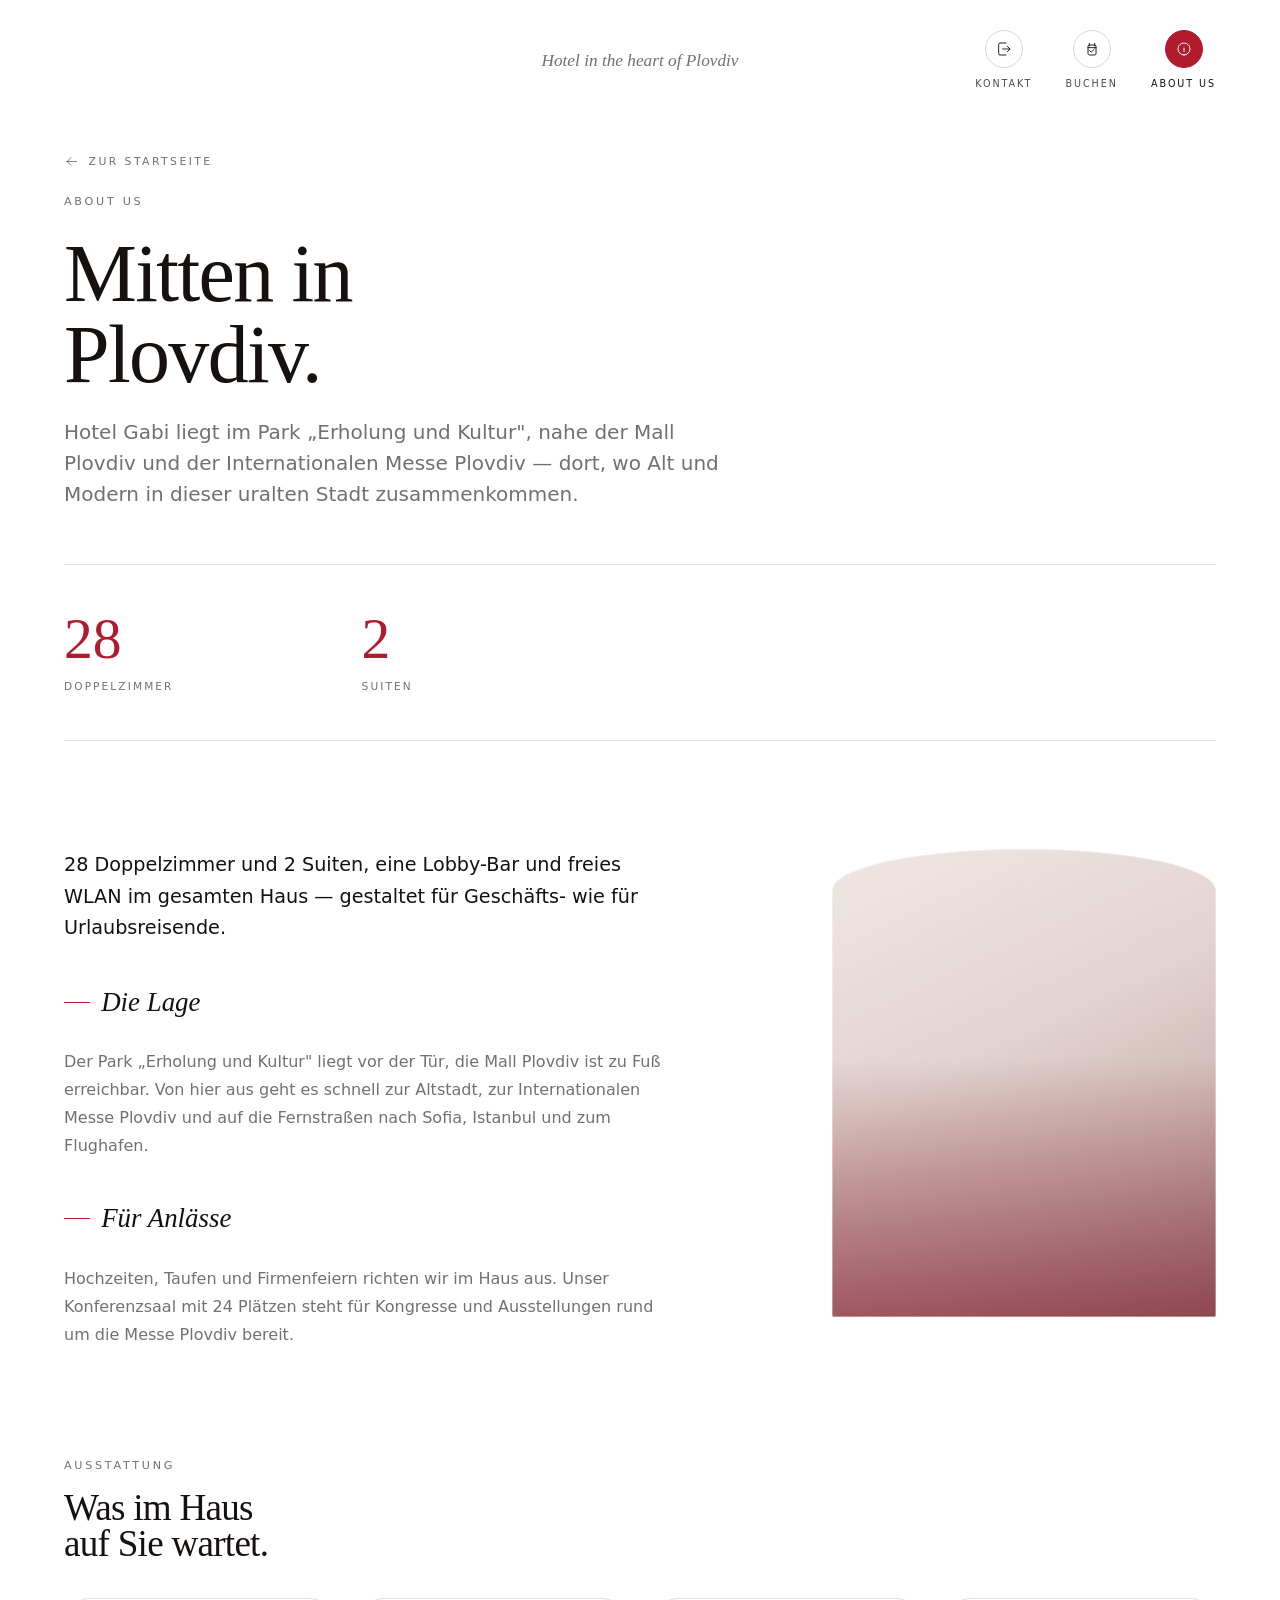
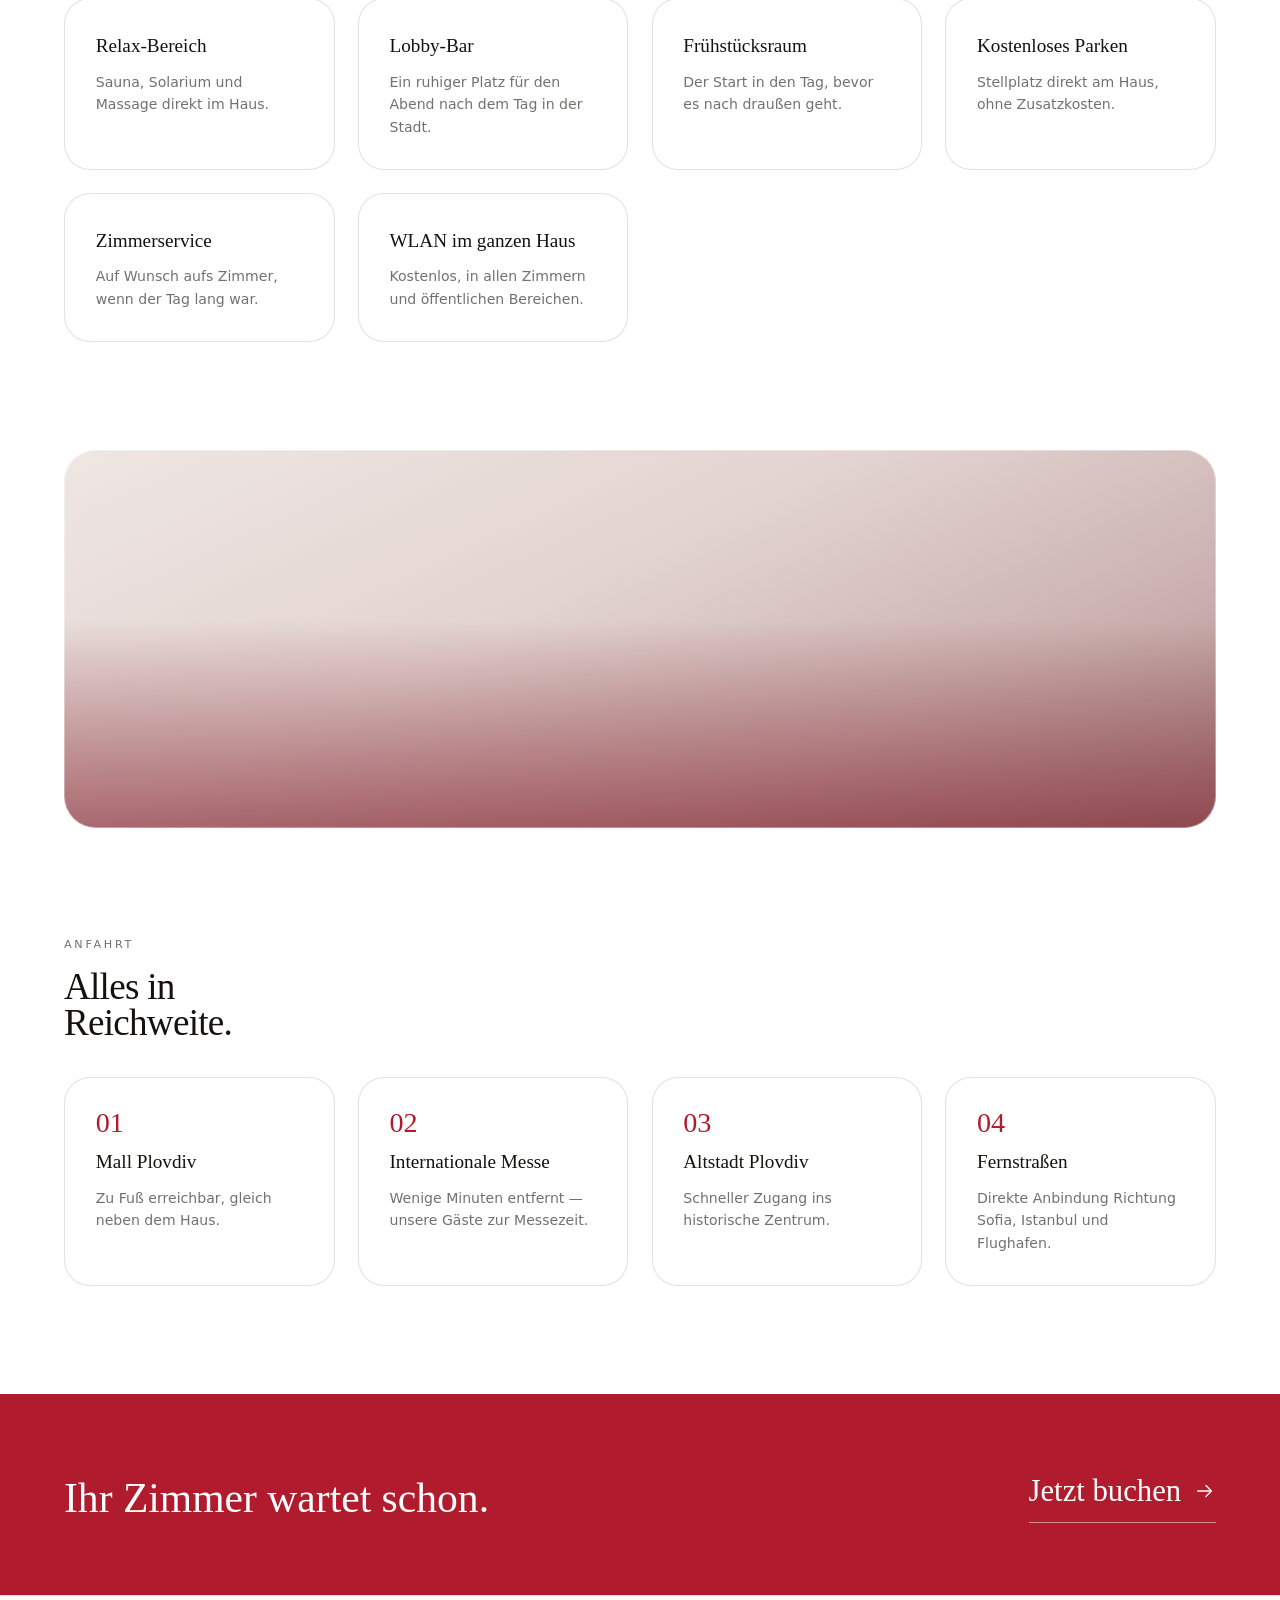
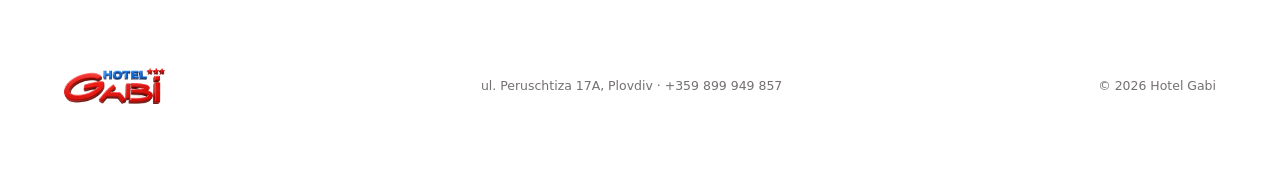
==== about.html @ d03886ff "Erste Version der Hotel-Gabi-Website Startseite mit Video-Hero, Zimmern, Reviews, Why-Stay-With-Us u" ====
<!DOCTYPE html>
<html lang="de">
<head>
<meta charset="utf-8">
<meta name="viewport" content="width=device-width, initial-scale=1">
<title>About Us — Hotel Gabi</title>
<meta name="description" content="Hotel Gabi in Plovdiv — im Park „Erholung und Kultur", nahe der Mall Plovdiv und der Internationalen Messe.">
<link rel="stylesheet" href="assets/css/style.css">
</head>
<body>

<header class="header" data-header>
  <div class="header__inner">
    <p class="header__tagline">Hotel in the heart of Plovdiv</p>

    <nav class="header__nav" aria-label="Kurzwahl">
      <a class="header__navlink" href="kontakt.html">
        <span class="header__navring" aria-hidden="true">
          <svg viewBox="0 0 24 24" aria-hidden="true">
            <path d="M15,3H6a2,2 0 0 0 -2,2v14a2,2 0 0 0 2,2h9"/>
            <path d="M10,12H21"/>
            <path d="M17,8 21,12 17,16"/>
          </svg>
        </span>
        <span class="header__navlabel">Kontakt</span>
      </a>
      <a class="header__navlink" href="buchen.html">
        <span class="header__navring" aria-hidden="true">
          <svg viewBox="0 0 24 24" aria-hidden="true">
            <path d="M6,8a2,2 0 0 1 2,-2h8a2,2 0 0 1 2,2v11a2,2 0 0 1 -2,2H8a2,2 0 0 1 -2,-2Z"/>
            <path d="M8,3.5v4"/>
            <path d="M16,3.5v4"/>
            <path d="M6,10H18"/>
            <path d="M8.5,14.5 10.8,16.8 15.3,12.3"/>
          </svg>
        </span>
        <span class="header__navlabel">Buchen</span>
      </a>
      <a class="header__navlink is-current" href="about.html" aria-current="page">
        <span class="header__navring" aria-hidden="true">
          <svg viewBox="0 0 24 24" aria-hidden="true">
            <path d="M12,21a9,9 0 1 1 0,-18a9,9 0 1 1 0,18Z"/>
            <path d="M12,11v5"/>
            <path d="M12,7.4a.6,.6 0 1 1 0,1.2a.6,.6 0 1 1 0,-1.2Z" style="fill:currentColor;stroke:none"/>
          </svg>
        </span>
        <span class="header__navlabel">About&nbsp;Us</span>
      </a>
    </nav>
  </div>
</header>

<main>

  <section class="pagehead" data-reveal-root>
    <div class="pagehead__inner">
      <a class="pagehead__back" href="index.html" data-reveal>
        <svg viewBox="0 0 24 24" aria-hidden="true"><path d="M20 12H5m0 0 6-6m-6 6 6 6"/></svg>
        Zur Startseite
      </a>
      <p class="eyebrow" data-reveal data-reveal-delay="1">About Us</p>
      <h1 class="display" data-reveal data-reveal-delay="2">Mitten in<br>Plovdiv.</h1>
      <p class="pagehead__lead" data-reveal data-reveal-delay="3">
        Hotel Gabi liegt im Park „Erholung und Kultur", nahe der Mall Plovdiv
        und der Internationalen Messe Plovdiv — dort, wo Alt und Modern in
        dieser uralten Stadt zusammenkommen.
      </p>
    </div>
  </section>

  <!-- Zahlenband: echte Hausdaten, groß gesetzt statt im Fließtext versteckt -->
  <section class="pagebody" data-reveal-root>
    <div class="pagebody__inner">
      <div class="statband">
        <div data-reveal-step="0">
          <div class="statband__no">28</div>
          <div class="statband__label">Doppelzimmer</div>
        </div>
        <div data-reveal-step="1">
          <div class="statband__no">2</div>
          <div class="statband__label">Suiten</div>
        </div>
        <div data-reveal-step="2">
          <div class="statband__no">24</div>
          <div class="statband__label">Plätze im Konferenzsaal</div>
        </div>
        <div data-reveal-step="3">
          <div class="statband__no">3</div>
          <div class="statband__label">Zimmerkategorien</div>
        </div>
      </div>
    </div>
  </section>

  <section class="pagebody" data-reveal-root>
    <div class="pagebody__inner">
      <div class="split">

        <div class="prose" data-reveal>
          <p>
            28 Doppelzimmer und 2 Suiten, eine Lobby-Bar und freies WLAN im
            gesamten Haus — gestaltet für Geschäfts- wie für Urlaubsreisende.
          </p>

          <h3>Die Lage</h3>
          <p>
            Der Park „Erholung und Kultur" liegt vor der Tür, die Mall Plovdiv
            ist zu Fuß erreichbar. Von hier aus geht es schnell zur Altstadt,
            zur Internationalen Messe Plovdiv und auf die Fernstraßen nach
            Sofia, Istanbul und zum Flughafen.
          </p>

          <h3>Für Anlässe</h3>
          <p>
            Hochzeiten, Taufen und Firmenfeiern richten wir im Haus aus. Unser
            Konferenzsaal mit 24 Plätzen steht für Kongresse und Ausstellungen
            rund um die Messe Plovdiv bereit.
          </p>
        </div>

        <figure class="split__media arch" data-reveal data-reveal-delay="1">
          <div class="arch__media" style="--img:url('assets/img/rooms/room-02.jpg'); background-position:40% center"></div>
        </figure>

      </div>
    </div>
  </section>

  <!-- Ausstattung als Karten statt als Aufzählung im Fließtext -->
  <section class="pagebody" data-reveal-root>
    <div class="pagebody__inner">
      <div class="sectionhead">
        <p class="eyebrow" data-reveal>Ausstattung</p>
        <h2 class="display" data-reveal data-reveal-delay="1">
          Was im Haus<br>auf Sie wartet.
        </h2>
      </div>

      <div class="cardgrid">
        <div class="rcard" data-reveal-step="0">
          <h3 class="rcard__title">Relax-Bereich</h3>
          <p class="rcard__text">Sauna, Solarium und Massage direkt im Haus.</p>
        </div>
        <div class="rcard" data-reveal-step="1">
          <h3 class="rcard__title">Lobby-Bar</h3>
          <p class="rcard__text">Ein ruhiger Platz für den Abend nach dem Tag in der Stadt.</p>
        </div>
        <div class="rcard" data-reveal-step="2">
          <h3 class="rcard__title">Frühstücksraum</h3>
          <p class="rcard__text">Der Start in den Tag, bevor es nach draußen geht.</p>
        </div>
        <div class="rcard" data-reveal-step="3">
          <h3 class="rcard__title">Kostenloses Parken</h3>
          <p class="rcard__text">Stellplatz direkt am Haus, ohne Zusatzkosten.</p>
        </div>
        <div class="rcard" data-reveal-step="4">
          <h3 class="rcard__title">Zimmerservice</h3>
          <p class="rcard__text">Auf Wunsch aufs Zimmer, wenn der Tag lang war.</p>
        </div>
        <div class="rcard" data-reveal-step="5">
          <h3 class="rcard__title">WLAN im ganzen Haus</h3>
          <p class="rcard__text">Kostenlos, in allen Zimmern und öffentlichen Bereichen.</p>
        </div>
      </div>
    </div>
  </section>

  <!-- Breites Bildband als ruhiger Abschnittswechsel -->
  <section class="pagebody" data-reveal-root>
    <div class="pagebody__inner">
      <figure class="bandimage" data-reveal>
        <div class="arch__media" style="--img:url('assets/img/rooms/room-06.jpg')"></div>
      </figure>
    </div>
  </section>

  <!-- Anfahrt — Entfernungen bewusst ohne erfundene Minutenangaben -->
  <section class="pagebody" data-reveal-root>
    <div class="pagebody__inner">
      <div class="sectionhead">
        <p class="eyebrow" data-reveal>Anfahrt</p>
        <h2 class="display" data-reveal data-reveal-delay="1">
          Alles in<br>Reichweite.
        </h2>
      </div>

      <div class="cardgrid">
        <div class="rcard" data-reveal-step="0">
          <span class="rcard__no">01</span>
          <h3 class="rcard__title">Mall Plovdiv</h3>
          <p class="rcard__text">Zu Fuß erreichbar, gleich neben dem Haus.</p>
        </div>
        <div class="rcard" data-reveal-step="1">
          <span class="rcard__no">02</span>
          <h3 class="rcard__title">Internationale Messe</h3>
          <p class="rcard__text">Wenige Minuten entfernt — unsere Gäste zur Messezeit.</p>
        </div>
        <div class="rcard" data-reveal-step="2">
          <span class="rcard__no">03</span>
          <h3 class="rcard__title">Altstadt Plovdiv</h3>
          <p class="rcard__text">Schneller Zugang ins historische Zentrum.</p>
        </div>
        <div class="rcard" data-reveal-step="3">
          <span class="rcard__no">04</span>
          <h3 class="rcard__title">Fernstraßen</h3>
          <p class="rcard__text">Direkte Anbindung Richtung Sofia, Istanbul und Flughafen.</p>
        </div>
      </div>
    </div>
  </section>

  <section class="ctaband">
    <div class="ctaband__inner">
      <p class="ctaband__title">Ihr Zimmer wartet schon.</p>
      <a class="link-lg" href="buchen.html">
        Jetzt buchen
        <svg viewBox="0 0 24 24" aria-hidden="true"><path d="M4 12h15m0 0-6-6m6 6-6 6"/></svg>
      </a>
    </div>
  </section>

</main>

<footer class="footer">
  <div class="footer__inner">
    <span class="brand brand--sm">
      <img class="brand__logo" src="assets/img/brand/gabi-logo.png"
           alt="Hotel Gabi" width="640" height="228">
    </span>
    <p class="footer__addr">ul. Peruschtiza 17A, Plovdiv · +359 899 949 857</p>
    <p class="footer__copy">© <span data-year>2026</span> Hotel Gabi</p>
  </div>
</footer>

<script src="assets/js/main.js"></script>
</body>
</html>
---- assets/css/style.css ----
/* ============================================================
   HOTEL GABI — Startseite
   Struktur: 1 Tokens · 2 Base · 3 Header · 4 Hero · 5 About
             6 Räume (Bogenform + horizontaler Scroll) · 7 Reviews
             8 Why Stay With Us · 9 Buchung · 10 Footer
             11 Reveal/Motion · 12 Responsive
   ============================================================ */

/* --- 1 · TOKENS -------------------------------------------- */
:root{
  /* Primärpalette: Rot + Weiß. Bewusst sehr wenige Farben. */
  --red:        #B01B2E;
  --red-deep:   #7A0F1E;
  --red-soft:   #F4E4E6;

  --white:      #FFFFFF;
  --paper:      #FBF9F8;   /* leicht gebrochenes Weiß */
  --ink:        #16110F;
  --ink-60:     rgba(22,17,15,.60);
  --ink-30:     rgba(22,17,15,.30);
  --hair:       rgba(22,17,15,.12);
  --hair-light: rgba(255,255,255,.22);

  /* Typografie — hochwertige Didone/Serif-Kaskade, keine externen Fonts */
  --font-display: "Bodoni MT", "Didot", "Big Caslon", "Playfair Display",
                  "Hoefler Text", Georgia, "Times New Roman", serif;
  --font-sans:    "Inter", "Segoe UI", -apple-system, BlinkMacSystemFont,
                  system-ui, "Helvetica Neue", Arial, sans-serif;

  /* Rhythmus */
  --gutter: clamp(1.25rem, 5vw, 5.5rem);
  --sect-y: clamp(5rem, 12vh, 10rem);

  /* Bewegung — ruhig, kontrolliert, kein Bounce */
  --ease: cubic-bezier(.22, 1, .36, 1);
  --dur:  .9s;

  /* Bogenform der Raumbilder (aus der Vorlage übernommen) */
  --arch-radius: 999px 999px 10px 10px / 46% 46% 4% 4%;

  /* Fallback, solange keine echten Fotos hinterlegt sind */
  --img-fallback:
    linear-gradient(155deg, #efe7e4 0%, #e2d3d0 42%, #cbb2b0 72%, #a98d8c 100%);
}

/* --- 2 · BASE ---------------------------------------------- */
*,*::before,*::after{ box-sizing:border-box; }

html{
  -webkit-text-size-adjust:100%;
  scroll-behavior:smooth;   /* JS deaktiviert das für die eigene Easing-Logik */
}

body{
  margin:0;
  background:var(--white);
  color:var(--ink);
  font-family:var(--font-sans);
  font-size:clamp(.95rem, .55vw + .8rem, 1.0625rem);
  line-height:1.65;
  -webkit-font-smoothing:antialiased;
  text-rendering:optimizeLegibility;
  /* clip statt hidden: hidden würde einen Scroll-Container erzeugen
     und damit position:sticky der Raum-Sektion aushebeln. */
  overflow-x:clip;
}

img,svg,video{ display:block; max-width:100%; }
h1,h2,h3,p,dl,dd,figure{ margin:0; }
a{ color:inherit; text-decoration:none; }
svg path{ fill:none; stroke:currentColor; stroke-width:1.4; stroke-linecap:round; stroke-linejoin:round; }

::selection{ background:var(--red); color:var(--white); }

:focus-visible{
  outline:2px solid var(--red);
  outline-offset:4px;
  border-radius:2px;
}

/* Gemeinsame Bausteine */
.display{
  font-family:var(--font-display);
  font-weight:400;
  font-size:clamp(2.4rem, 6.4vw, 5.4rem);
  line-height:.98;
  letter-spacing:-.02em;
}
.display--light{ color:var(--white); }

.eyebrow{
  display:flex; align-items:center; gap:.7rem;
  font-size:.7rem; letter-spacing:.24em; text-transform:uppercase;
  color:var(--ink-60);
}
.eyebrow--light{ color:rgba(255,255,255,.72); }
.eyebrow__no{ color:var(--red); font-variant-numeric:tabular-nums; }
.eyebrow--light .eyebrow__no{ color:var(--white); }

/* --- 3 · HEADER -------------------------------------------- */
.header{
  position:fixed; inset:0 0 auto 0; z-index:60;
  padding:clamp(1.1rem,2.4vw,1.9rem) 0;
  transition:background-color .5s var(--ease), padding .5s var(--ease);
}
.header::after{
  content:""; position:absolute; left:var(--gutter); right:var(--gutter); bottom:0;
  height:1px; background:var(--hair);
  transform:scaleX(0); transform-origin:left;
  transition:transform .8s var(--ease);
}
.header.is-stuck{
  background:rgba(255,255,255,.86);
  backdrop-filter:saturate(180%) blur(14px);
  -webkit-backdrop-filter:saturate(180%) blur(14px);
  padding:.85rem 0;
}
.header.is-stuck::after{ transform:scaleX(1); }

.header__inner{
  position:relative;
  display:flex; align-items:center; justify-content:space-between;
  gap:1rem;
  padding-inline:var(--gutter);
}

/* Absolut zentriert statt als Flex-Element: so sitzt der Spruch exakt in
   der Mitte des Headers — auch auf den Unterseiten, wo links kein Logo
   steht und ein Flex-Kind sonst verrutschen würde. */
.header__tagline{
  position:absolute; left:50%; top:50%;
  transform:translate(-50%,-50%);
  white-space:nowrap;
  font-family:var(--font-display); font-style:italic;
  font-size:clamp(.95rem,1.35vw,1.25rem);
  color:var(--ink-60);
  pointer-events:none;
  transition:color .5s var(--ease);
}
.header--overlay:not(.is-stuck) .header__tagline{ color:rgba(255,255,255,.9); }

.brand{ display:inline-flex; align-items:center; }
.brand__logo{
  height:clamp(30px, 3.6vw, 48px);
  width:auto;
  transition:height .5s var(--ease), filter .5s var(--ease);
}
.header.is-stuck .brand__logo{ height:clamp(26px, 2.9vw, 38px); }
/* Nur auf der Startseite liegt der Header über dem Video und braucht
   helle Schrift. Unterseiten haben weißen Grund — dort gilt die
   normale dunkle Fassung, sonst wäre die Navigation unsichtbar. */
.header--overlay:not(.is-stuck) .brand__logo{
  filter:drop-shadow(0 2px 12px rgba(0,0,0,.45));
}
.brand--sm .brand__logo{ height:36px; }

/* Kurzwahl auf der Gegenseite des Logos — Kontakt / Buchen / About Us.
   Der Ring füllt sich beim Hover mit Rot, wie beim Scroll-Hinweis im Hero;
   dieselbe Geste an zwei Stellen der Seite.
   margin-inline-start:auto hält die Kurzwahl rechts, auch auf den
   Unterseiten, wo links kein Logo mehr steht. */
.header__nav{
  display:flex; align-items:center; gap:clamp(1.1rem,2.6vw,2.25rem);
  margin-inline-start:auto;
}

.header__navlink{
  display:flex; flex-direction:column; align-items:center; gap:.45rem;
  color:var(--ink);
  transition:color .5s var(--ease);
}
.header--overlay:not(.is-stuck) .header__navlink{ color:var(--white); }

.header__navring{
  width:38px; height:38px; flex:none;
  display:grid; place-items:center;
  border:1px solid rgba(22,17,15,.16); border-radius:50%;
  transition:background-color .45s var(--ease), border-color .45s var(--ease),
             color .45s var(--ease), transform .45s var(--ease);
}
.header--overlay:not(.is-stuck) .header__navring{ border-color:rgba(255,255,255,.45); }
.header__navring svg{ width:16px; height:16px; }

/* Die Seite, auf der man gerade ist, bleibt dauerhaft markiert. */
.header__navlink.is-current .header__navring{
  background:var(--red); border-color:var(--red); color:var(--white);
}
.header__navlink.is-current .header__navlabel{ opacity:1; }

.header__navlabel{
  font-size:.6rem; letter-spacing:.2em; text-transform:uppercase;
  opacity:.75;
  transition:opacity .45s var(--ease);
}

.header__navlink:hover .header__navring{
  background:var(--red); border-color:var(--red); color:var(--white);
  transform:translateY(-3px);
}
.header__navlink:hover .header__navlabel{ opacity:1; }

/* --- 4 · HERO ---------------------------------------------- */
.hero{
  position:relative;
  background:var(--white);
}
/* Die Bühne trägt das Layout; die Sektion darüber trägt nur den Scrollweg. */
.hero__stage{
  position:relative;
  min-height:100svh;
  padding:clamp(5.5rem,12vh,8rem) var(--gutter) clamp(2rem,4.5vh,3rem);
  display:flex; flex-direction:column; justify-content:space-between;
  gap:clamp(1.25rem,3vh,2.25rem);
}
/* Angeheftet nur, wenn JS die Sektionshöhe für das Video gesetzt hat. */
.hero.is-pinned .hero__stage{
  position:sticky; top:0;
  min-height:0;
  height:100vh;
  height:100svh;
}

/* Laufbalken des Films — erscheint nur im angehefteten Zustand */
.film__progress{
  position:absolute; left:var(--gutter); right:var(--gutter);
  bottom:clamp(.7rem,1.8vh,1.2rem);
  height:1px; background:rgba(255,255,255,.28);
  opacity:0; transition:opacity .6s var(--ease);
}
.hero.is-pinned .film__progress{ opacity:1; }
.film__progress span{
  display:block; height:100%; width:0;
  background:var(--red);
}

/* Wortmarke oben, darunter das Haus in voller Breite. */
.hero__grid{
  flex:1; min-height:0;
  display:flex; flex-direction:column; justify-content:center;
  gap:clamp(1.25rem, 3.5vh, 2.75rem);
}

.hero__title{ margin:0; }
.hero__title .mask{ display:block; overflow:hidden; padding-bottom:.04em; }
/* Über dem Film trägt Weiß — Rot bleibt den Akzenten vorbehalten. */
.hero__title .mask__i{
  display:block;
  font-family:var(--font-display);
  font-weight:400;
  font-size:clamp(3.4rem, 12vw, 10rem);
  line-height:.88;
  letter-spacing:.01em;
  color:var(--white);
}
/* „Hotel" tritt zurück, „Gabi" trägt */
.hero__title .mask:first-child .mask__i{
  font-size:clamp(1.2rem, 3.2vw, 2.6rem);
  letter-spacing:.24em;
  text-transform:uppercase;
  color:rgba(255,255,255,.85);
}

/* Vollflächiges Video hinter dem Inhalt. Es füllt die gesamte Bühne;
   cover beschneidet dabei nur die Ränder, nie die halbe Höhe. */
.hero__film{
  position:absolute; inset:0; z-index:0;
  overflow:hidden;
  background:var(--img-fallback);   /* greift, falls das Video fehlt */
}
.hero__video{
  position:absolute; inset:0;
  width:100%; height:100%;
  object-fit:cover;
  object-position:center;
}
/* Schleier: hält die weiße Schrift lesbar, ohne das Bild zu ersäufen */
.hero__film::after{
  content:""; position:absolute; inset:0;
  background:
    linear-gradient(180deg,
      rgba(28,10,14,.52) 0%,
      rgba(28,10,14,.16) 32%,
      rgba(28,10,14,.20) 62%,
      rgba(28,10,14,.62) 100%);
}

/* Inhalt liegt über dem Film */
.hero__grid,
.hero__foot{ position:relative; z-index:1; }
.film__progress{ z-index:2; }

.hero__foot{
  display:flex; align-items:flex-end; justify-content:space-between;
  gap:1.25rem; flex-wrap:wrap;
}

/* Beide Elemente sitzen auf weißem Grund — knapp um die Schrift gelegt,
   damit sie lesbar sind, ohne das Video zuzudecken. */
.scrollcue{
  display:inline-flex; align-items:center; gap:.75rem;
  background:var(--white);
  border-radius:999px;
  padding:.4rem 1.2rem .4rem .4rem;
}
.scrollcue__ring{
  width:36px; height:36px; flex:none;
  display:grid; place-items:center;
  border:1px solid rgba(22,17,15,.16); border-radius:50%;
  color:var(--red);
  transition:background-color .5s var(--ease), border-color .5s var(--ease), color .5s var(--ease);
}
.scrollcue__ring svg{ width:16px; height:16px; animation:nudge 2.6s var(--ease) infinite; }
.scrollcue__label{
  font-size:.7rem; letter-spacing:.24em; text-transform:uppercase;
  color:var(--ink);
}
.scrollcue:hover .scrollcue__ring{ background:var(--red); border-color:var(--red); color:var(--white); }

/* Gleiche Form wie die Scroll-Pille: außen rund, einzeilig. */
.hero__claim{
  background:var(--white);
  color:var(--red);
  font-family:var(--font-display);
  font-size:clamp(.95rem, 1.85vw, 1.7rem);
  line-height:1.2;
  padding:.5em 1.15em;
  border-radius:999px;
  white-space:nowrap;
}

@keyframes nudge{
  0%,72%,100%{ transform:translateY(0); opacity:1; }
  36%        { transform:translateY(3px); opacity:.55; }
}

/* --- 4b · UNTERSEITEN ---------------------------------------- */
/* Gemeinsamer Kopf für Kontakt / Buchen / About Us. Kein Video,
   deshalb trägt hier Typografie und Weißraum allein. */
.pagehead{
  padding:clamp(8rem,17vh,11rem) var(--gutter) clamp(2.5rem,6vh,4rem);
  background:var(--white);
}
.pagehead__inner{
  max-width:1180px; margin-inline:auto;
  display:flex; flex-direction:column; gap:clamp(1rem,2.5vh,1.75rem);
}
.pagehead__lead{
  max-width:54ch; color:var(--ink-60);
  font-size:clamp(1rem,1.1vw + .7rem,1.25rem); line-height:1.55;
}
.pagehead__back{
  display:inline-flex; align-items:center; gap:.6rem;
  font-size:.68rem; letter-spacing:.22em; text-transform:uppercase;
  color:var(--ink-60);
  transition:gap .45s var(--ease), color .45s var(--ease);
}
.pagehead__back svg{ width:15px; height:15px; }
.pagehead__back:hover{ gap:1.1rem; color:var(--red); }

.pagebody{
  padding:0 var(--gutter) var(--sect-y);
  background:var(--white);
}
.pagebody__inner{ max-width:1180px; margin-inline:auto; }

/* Zweispaltig: links Inhalt, rechts ein Bogenbild als Anker */
.split{
  display:grid;
  grid-template-columns:minmax(0,1fr) clamp(240px,30vw,400px);
  gap:clamp(2rem,5vw,4.5rem);
  align-items:start;
}
.split__media{ height:clamp(320px,52vh,520px); }

.prose{ display:flex; flex-direction:column; gap:1.5rem; max-width:56ch; }
/* :not(.eyebrow) verhindert, dass diese Regel den Kicker überschreibt,
   falls (wie im Business-Block) ein .eyebrow innerhalb von .prose steht. */
.prose p:not(.eyebrow){ color:var(--ink-60); font-size:1rem; line-height:1.75; }
/* Der erste Absatz trägt — etwas größer und dunkler, wie ein Vorspann. */
.prose > p:first-of-type:not(.eyebrow){
  font-size:clamp(1.05rem, .3vw + 1rem, 1.2rem);
  color:var(--ink);
  line-height:1.65;
}
/* Kapitel-Überschriften: kursive Display-Schrift mit einem roten Strich
   davor — dasselbe Motiv wie die Trennlinie neben dem Logo im Header. */
.prose h3{
  display:flex; align-items:center; gap:.7rem;
  font-family:var(--font-display); font-style:italic; font-weight:400;
  font-size:clamp(1.4rem,2.1vw,1.85rem);
  color:var(--ink);
  margin-top:.75rem;
}
.prose h3::before{
  content:""; width:26px; height:1px; background:var(--red); flex:none;
}
.prose ul{
  margin:0; padding:0; list-style:none;
  display:grid; grid-template-columns:repeat(auto-fill,minmax(150px,1fr));
  gap:.6rem 1.5rem;
}
.prose ul li{
  color:var(--ink-60); font-size:.92rem; line-height:1.5;
  padding-left:1rem; position:relative;
}
.prose ul li::before{
  content:""; position:absolute; left:0; top:.62em;
  width:5px; height:1px; background:var(--red);
}

/* Kontaktzeilen — Label über Wert, wie im Hero-Fuß zuvor */
.factlist{
  display:grid; gap:clamp(1.4rem,3vw,2.2rem);
  grid-template-columns:repeat(auto-fit,minmax(200px,1fr));
  margin:0;
}
.factlist dt{
  font-size:.62rem; letter-spacing:.24em; text-transform:uppercase;
  color:var(--ink-30); margin-bottom:.4rem;
}
.factlist dd{
  margin:0;
  font-family:var(--font-display); font-size:1.15rem;
  color:var(--ink);
}
.factlist a{ border-bottom:1px solid var(--hair); transition:border-color .4s var(--ease), color .4s var(--ease); }
.factlist a:hover{ color:var(--red); border-color:var(--red); }

.note{
  margin-top:clamp(1.5rem,4vh,2.5rem);
  padding:1rem 1.25rem;
  border-left:2px solid var(--red);
  background:var(--paper);
  font-size:.85rem; color:var(--ink-60);
}

/* --- 4c · GEMEINSAME BAUSTEINE -------------------------------- */
/* Runde Karte — dieselbe Form wie bei den fünf Gründen, hier als
   eigene Klasse, damit Unterseiten sie mitbenutzen können. */
.rcard{
  background:var(--white);
  border:1px solid var(--hair);
  border-radius:26px;
  padding:clamp(1.5rem,2.4vw,2.1rem);
  display:flex; flex-direction:column; gap:.55rem;
  transition:transform .55s var(--ease), box-shadow .55s var(--ease),
             border-color .55s var(--ease);
}
.rcard:hover{
  transform:translateY(-5px);
  border-color:var(--red-soft);
  box-shadow:0 26px 50px -28px rgba(22,17,15,.28);
}
.rcard__no{
  font-family:var(--font-display); color:var(--red);
  font-size:clamp(1.5rem,2.2vw,2rem); line-height:1;
  font-variant-numeric:tabular-nums;
}
.rcard__title{
  font-family:var(--font-display); font-weight:400;
  font-size:clamp(1.05rem,1.5vw,1.3rem); color:var(--ink);
}
.rcard__text{ font-size:.88rem; line-height:1.6; color:var(--ink-60); }
.rcard__link{
  margin-top:.3rem;
  font-size:.9rem; color:var(--red);
  border-bottom:1px solid var(--red-soft);
  align-self:flex-start;
  transition:border-color .4s var(--ease);
}
.rcard__link:hover{ border-color:var(--red); }

.cardgrid{
  display:grid; gap:clamp(1rem,1.8vw,1.5rem);
  grid-template-columns:repeat(auto-fit,minmax(230px,1fr));
}

/* Zahlenband — große Ziffern in der Display-Schrift, echte Hausdaten. */
.statband{
  display:grid; gap:clamp(1.5rem,3vw,2.5rem);
  grid-template-columns:repeat(auto-fit,minmax(180px,1fr));
  padding:clamp(2rem,5vh,3.25rem) 0;
  border-block:1px solid var(--hair);
}
.statband__no{
  font-family:var(--font-display); color:var(--red);
  font-size:clamp(2.4rem,4.5vw,3.6rem); line-height:1;
  font-variant-numeric:tabular-nums;
}
.statband__label{
  margin-top:.6rem;
  font-size:.66rem; letter-spacing:.2em; text-transform:uppercase;
  color:var(--ink-60);
}

/* Zwischenüberschrift innerhalb einer Unterseite */
.sectionhead{
  max-width:620px;
  margin-bottom:clamp(1.5rem,4vh,2.5rem);
  display:flex; flex-direction:column; gap:.9rem;
}
.sectionhead .display{ font-size:clamp(1.6rem,2.9vw,2.4rem); }

/* Breites Bildband als ruhiger Abschnittswechsel — überschreibt bewusst
   die hohe Bogenform, hier soll das Bild ruhig und breit liegen. */
.bandimage{
  height:clamp(240px,42vh,440px);
}
.bandimage .arch__media{ border-radius:32px; }

/* Abschlussband in Markenrot — schließt jede Unterseite ab */
.ctaband{
  background:var(--red); color:var(--white);
  padding:clamp(3rem,8vh,5.5rem) var(--gutter);
}
.ctaband__inner{
  max-width:1180px; margin-inline:auto;
  display:flex; align-items:flex-end; justify-content:space-between;
  gap:clamp(1.5rem,4vw,3rem); flex-wrap:wrap;
}
.ctaband__title{
  font-family:var(--font-display); font-weight:400;
  font-size:clamp(1.6rem,3.4vw,2.6rem); line-height:1.15;
}
.ctaband .link-lg{
  color:var(--white); border-bottom-color:rgba(255,255,255,.5);
}
.ctaband .link-lg:hover{ color:var(--white); border-bottom-color:var(--white); }

/* Zimmerkarten im Raster (Buchen-Seite) — nutzt Bogenform und
   Typografie der Startseite, nur ohne horizontale Fahrt. */
.roomgrid{
  display:grid; gap:clamp(1.5rem,3vw,2.5rem);
  grid-template-columns:repeat(3,minmax(0,1fr));
}
.roomgrid__item{ display:flex; flex-direction:column; gap:1.2rem; }
.roomgrid .arch__media{ height:clamp(260px,36vh,380px); }

/* --- 5 · ABOUT ----------------------------------------------- */
.about{ background:var(--white); padding:var(--sect-y) var(--gutter); }
.about__inner{
  max-width:640px;
  display:flex; flex-direction:column; gap:clamp(1rem,2.5vh,1.75rem);
}
.about__text{
  color:var(--ink-60);
  font-size:1rem; line-height:1.6;
  max-width:52ch;
}

/* --- 6 · RÄUME --------------------------------------------- */

/* 5a · Bogenform — die tragende Form der Raumbilder */
.arch{ position:relative; }
.arch__media{
  position:relative;                /* Bezug für den Schleier unten */
  width:100%; height:100%;
  border-radius:var(--arch-radius);
  background-image:var(--img), var(--img-fallback);   /* fehlt die Datei, bleibt der Verlauf */
  background-size:cover, cover;
  background-position:center, center;
  background-repeat:no-repeat;
  overflow:hidden;
  transform:translateZ(0);
}
/* feiner Innenrand + Rot-Schleier: hält Fotos in der Markenwelt */
.arch__media::after{
  content:""; position:absolute; inset:0; z-index:1;
  border-radius:inherit;
  box-shadow:inset 0 0 0 1px rgba(255,255,255,.34);
  background:linear-gradient(180deg, rgba(122,15,30,0) 45%, rgba(122,15,30,.55) 100%);
  pointer-events:none;
}

.rooms{
  position:relative;
  background:var(--paper);
}
.rooms__viewport{
  position:relative;
  display:flex; align-items:center;
  overflow:hidden;          /* ohne JS bleibt die Seite trotzdem randfrei */
}
/* Angeheftet wird nur, wenn JS die Sektionshöhe gesetzt hat. */
.rooms.is-pinned .rooms__viewport{
  position:sticky; top:0;
  height:100vh;
  height:100svh;
}

.rooms__track{
  position:relative;
  width:max-content;          /* volle Breite der Bilderreihe, messbar für JS */
  display:flex; align-items:center;
  gap:clamp(1.6rem,4vw,4.5rem);
  padding-inline:var(--gutter);
}

/* spannt sich über die gesamte Reihe, nicht nur über den Bildschirm */
.rooms__thread{
  position:absolute; left:0; top:46%; z-index:0;
  width:100%; height:120px;
  color:var(--red); opacity:.16;
  pointer-events:none;
}
.rooms__thread path{ stroke-width:1; stroke-dasharray:2 7; vector-effect:non-scaling-stroke; }

.panel{ flex:none; position:relative; z-index:1; }

.rooms__intro{
  width:clamp(260px,32vw,430px);
  display:flex; flex-direction:column; gap:clamp(1rem,2.4vh,1.75rem);
}
/* Kicker in der Display-Schrift statt der kleinen Versal-Beschriftung —
   passt zur „Räume und Angebote"-Zeile, die hier eher wie ein Untertitel
   als wie ein Label wirken soll. */
.rooms__intro .eyebrow{
  font-family:var(--font-display);
  font-style:italic;
  font-size:clamp(1.1rem, 1.9vw, 1.6rem);
  letter-spacing:0;
  text-transform:none;
  color:var(--ink-60);
}
.rooms__intro .eyebrow__no{
  font-family:var(--font-sans);
  font-style:normal;
  font-size:.62rem;
  letter-spacing:.24em;
}
/* Kleinerer Schnitt als die übrigen Displays — die Zeile ist deutlich
   länger und muss innerhalb der gepinnten Sektion Platz finden. */
.rooms__intro .display{
  font-size:clamp(1.7rem, 3vw, 2.7rem);
  line-height:1.08;
}

/* Breiter als zuvor: der Abschlusssatz ist deutlich länger geworden. */
.rooms__outro{
  width:clamp(280px,32vw,430px);
  display:flex; flex-direction:column; gap:1rem;
}
.rooms__outro .link-lg{
  font-size:clamp(1.15rem,2vw,1.6rem);
  line-height:1.25;
  align-items:flex-end;
}
.rooms__outro-k{
  font-family:var(--font-display); font-style:italic;
  font-size:clamp(1.6rem,3vw,2.6rem); color:var(--ink-30);
}
.link-lg{
  display:inline-flex; align-items:center; gap:.8rem;
  font-family:var(--font-display);
  font-size:clamp(1.3rem,2.4vw,2rem);
  color:var(--red);
  padding-bottom:.35rem;
  border-bottom:1px solid var(--red);
  transition:gap .5s var(--ease), color .5s var(--ease);
}
.link-lg svg{ width:22px; height:22px; }
.link-lg:hover{ gap:1.4rem; color:var(--red-deep); }

/* 5b · Raumkarte */
.room{
  flex:none;
  width:clamp(230px, 25vw, 360px);
  display:flex; flex-direction:column; gap:1.35rem;
}
.room .arch__media{ height:clamp(320px, 52vh, 540px); }
.room--lift{ transform:translateY(clamp(-3.5rem, -5vh, -2rem)); }

.room__body{ display:flex; flex-direction:column; gap:.45rem; }
.room__index{
  font-size:.66rem; letter-spacing:.26em; color:var(--red);
  font-variant-numeric:tabular-nums;
}
.room__name{
  font-family:var(--font-display); font-weight:400;
  font-size:clamp(1.35rem,2vw,1.85rem); line-height:1.1;
}
.room__desc{ font-size:.86rem; line-height:1.55; color:var(--ink-60); max-width:32ch; }
.room__price{ font-size:.8rem; color:var(--ink-60); margin-top:.15rem; }
.room__price strong{ color:var(--ink); font-weight:500; }

/* 5c · Fortschritt der Raum-Sequenz */
.rooms__progress{
  position:absolute; left:var(--gutter); right:var(--gutter); bottom:clamp(1.4rem,4vh,2.6rem);
  height:1px; background:var(--hair);
}
.rooms__progress span{
  display:block; height:100%; width:0;
  background:var(--red); transform-origin:left;
}

/* --- 7 · REVIEWS ---------------------------------------------- */
.reviews{ background:var(--white); padding:var(--sect-y) var(--gutter); }
.reviews__inner{ max-width:1180px; margin-inline:auto; }
.reviews__head{ margin-bottom:clamp(2.5rem,6vh,4rem); display:flex; flex-direction:column; gap:1rem; }

/* Ein großes, zentrales Zitat trägt die Section — kein Drei-Spalten-Raster.
   Das Anführungszeichen nutzt denselben blassen Rotton wie --red-soft. */
.reviews__feature{
  max-width:760px; margin:0 auto clamp(3rem,7vh,5rem);
  text-align:center;
}
.reviews__mark{
  display:block;
  font-family:var(--font-display);
  font-size:clamp(4.5rem,11vw,7.5rem);
  line-height:1;
  color:var(--red-soft);
  margin-bottom:clamp(-2.2rem,-4vw,-1.4rem);
}
.reviews__quote{
  margin:0;
  font-family:var(--font-display); font-style:italic; font-weight:400;
  font-size:clamp(1.4rem,2.6vw,2.1rem);
  line-height:1.42;
  color:var(--ink);
}
.reviews__by{
  margin-top:1.6rem;
  display:flex; flex-direction:column; align-items:center; gap:.55rem;
}
.reviews__stars{ display:flex; gap:.2rem; color:var(--red); }
.reviews__stars svg{ width:13px; height:13px; }
.reviews__name{ font-size:.68rem; letter-spacing:.2em; text-transform:uppercase; color:var(--ink-60); }

/* Kartenreihe nach der Vorlage: runde Marke oben, Name, Datum, Sterne, Text.
   Alles zentriert, Karten außen rund. */
.reviews__row{
  display:grid; grid-template-columns:repeat(3,minmax(0,1fr));
  gap:clamp(1.5rem,3vw,2.25rem);
  align-items:start;
}
.reviews__card{
  background:var(--white);
  border:1px solid var(--hair);
  border-radius:22px;
  padding:clamp(1.75rem,3vw,2.25rem) clamp(1.25rem,2.4vw,1.9rem);
  display:flex; flex-direction:column; align-items:center; gap:.7rem;
  text-align:center;
  transition:transform .5s var(--ease), box-shadow .5s var(--ease),
             border-color .5s var(--ease);
}
.reviews__card:hover{
  transform:translateY(-5px);
  border-color:var(--red-soft);
  box-shadow:0 26px 50px -28px rgba(22,17,15,.28);
}
/* Profilbild-Platz: bis echte Gästefotos vorliegen steht hier eine
   neutrale Silhouette — siehe Hinweis im HTML. */
.reviews__avatar{
  width:58px; height:58px; flex:none;
  display:grid; place-items:center;
  border-radius:50%;
  background:var(--red-soft);
  color:var(--red);
  overflow:hidden;
}
.reviews__avatar svg{ width:32px; height:32px; }
/* Flächige Symbole: die globale Regel svg path{fill:none} zeichnet sonst
   nur Umrisse — deshalb hier gezielt überschreiben. */
.reviews__avatar svg path,
.reviews__stars svg path,
.reviews__card-stars svg path{ fill:currentColor; stroke:none; }
/* Falls später ein echtes Foto eingesetzt wird, füllt es den Kreis aus. */
.reviews__avatar img{ width:100%; height:100%; object-fit:cover; }
.reviews__card-name{
  font-family:var(--font-display);
  font-size:1.05rem; color:var(--ink);
}
.reviews__card-date{
  font-size:.68rem; letter-spacing:.14em; color:var(--ink-30);
  font-variant-numeric:tabular-nums;
}
.reviews__card-stars{ display:flex; gap:.15rem; color:var(--red); }
.reviews__card-stars svg{ width:13px; height:13px; }
.reviews__card-quote{
  margin:.2rem 0 0; color:var(--ink-60);
  font-size:.92rem; line-height:1.62;
}
.reviews__card-name{ font-size:.64rem; letter-spacing:.14em; text-transform:uppercase; color:var(--ink-30); }

/* --- 8 · WHY STAY WITH US -------------------------------------- */
.whystay{ background:var(--paper); padding:var(--sect-y) var(--gutter); }
.whystay__inner{ max-width:1180px; margin-inline:auto; }
.whystay__head{ max-width:620px; margin-bottom:clamp(2.5rem,6vh,4rem); display:flex; flex-direction:column; gap:1rem; }

/* Fünf runde Karten statt eines Rasters mit Trennlinien.
   Sechserraster als Grundlage: drei Karten oben (je 2 Spalten), zwei
   darunter mittig (Start bei Spalte 2 und 4). */
.whystay__reasons{
  display:grid; grid-template-columns:repeat(6,1fr);
  gap:clamp(1.1rem,2vw,1.75rem);
}
/* Form und Hover kommen aus .rcard — hier nur Rasterlage und Größe. */
.whystay__reason{
  grid-column:span 2;
  padding:clamp(1.75rem,2.6vw,2.4rem);
  gap:.6rem;
}
.whystay__reason:nth-child(4){ grid-column:2 / span 2; }
.whystay__reason:nth-child(5){ grid-column:4 / span 2; }
.whystay__reason .rcard__no{ font-size:clamp(1.7rem,2.5vw,2.2rem); }
.whystay__reason .rcard__title{ font-size:clamp(1.15rem,1.6vw,1.4rem); }

/* Business-Meeting-Block — nutzt .split/.prose der Unterseiten wieder,
   nur mit vertauschter Spaltenreihenfolge (Bild links, Text rechts). */
.whystay__business{
  margin-top:clamp(3.5rem,8vh,6rem);
  padding-top:clamp(3rem,7vh,5rem);
  border-top:1px solid var(--hair);
}
.split--media-left{ grid-template-columns:clamp(240px,32vw,420px) minmax(0,1fr); }
.whystay__business-title{ font-size:clamp(1.6rem,2.6vw,2.2rem); }
.whystay__business .prose h4{
  font-family:var(--font-sans); font-weight:600;
  font-size:.72rem; letter-spacing:.14em; text-transform:uppercase;
  color:var(--ink); margin-top:.5rem;
}

/* --- 9 · BUCHUNG ------------------------------------------- */
.booking{
  background:var(--red);
  color:var(--white);
  padding:var(--sect-y) var(--gutter);
}
.booking__inner{ max-width:1180px; margin-inline:auto; }
.booking__head{ display:flex; flex-direction:column; gap:clamp(1rem,2.5vh,1.8rem); }

.bookbar{
  margin-top:clamp(2.5rem,7vh,4.5rem);
  background:var(--white);
  /* Vollständig gerundete Enden wie bei der Scroll-Pille im Hero.
     overflow:hidden, damit der rote Knopf rechts sauber mitgerundet wird. */
  border-radius:999px;
  overflow:hidden;
  display:grid;
  grid-template-columns:repeat(4, minmax(0,1fr)) auto;
  align-items:stretch;
}
/* Etwas mehr Luft links, sonst klebt die erste Beschriftung an der Rundung. */
.bookbar__field:first-child{ padding-inline-start:clamp(1.5rem,2.6vw,2.4rem); }
.bookbar__field{
  display:flex; flex-direction:column; gap:.35rem;
  padding:clamp(1rem,2vw,1.5rem) clamp(1rem,1.8vw,1.6rem);
  border-right:1px solid var(--hair);
  min-width:0;
}
.bookbar__field label{
  font-size:.6rem; letter-spacing:.24em; text-transform:uppercase; color:var(--ink-30);
}
.bookbar__field input,
.bookbar__field select{
  appearance:none; -webkit-appearance:none;
  border:0; background:transparent; padding:0;
  font:inherit; font-size:.95rem; color:var(--ink);
  width:100%; min-width:0;
  cursor:pointer;
}
.bookbar__field select{
  background-image:linear-gradient(45deg,transparent 50%,var(--ink-30) 50%),
                   linear-gradient(135deg,var(--ink-30) 50%,transparent 50%);
  background-position:right 2px center, right -3px center;
  background-size:5px 5px, 5px 5px;
  background-repeat:no-repeat;
  padding-right:1.2rem;
}

.bookbar__submit{
  border:0; cursor:pointer;
  background:var(--red-deep); color:var(--white);
  font:inherit; font-size:.72rem; letter-spacing:.22em; text-transform:uppercase;
  padding:0 clamp(1.6rem,3vw,2.8rem);
  transition:background-color .45s var(--ease);
}
.bookbar__submit:hover{ background:var(--ink); }

.booking__hint{
  margin-top:1.6rem;
  font-size:.78rem; letter-spacing:.05em;
  color:rgba(255,255,255,.66);
}

/* --- 10 · FOOTER -------------------------------------------- */
.footer{
  background:var(--white);
  padding:clamp(3rem,8vh,5rem) var(--gutter);
  border-top:1px solid var(--hair);
}
.footer__inner{
  display:flex; align-items:center; justify-content:space-between;
  gap:1.5rem; flex-wrap:wrap;
}
.footer__addr, .footer__copy{ font-size:.78rem; color:var(--ink-60); }

/* --- 11 · REVEAL / MOTION ----------------------------------- */
[data-reveal]{
  opacity:0;
  transform:translateY(18px);
  transition:opacity var(--dur) var(--ease), transform var(--dur) var(--ease);
  transition-delay:calc(var(--d,0) * 110ms);
}
[data-reveal].is-in{ opacity:1; transform:none; }

/* Der Hero-Schriftzug steigt aus seiner Maske */
.hero__title .mask__i{
  transform:translateY(102%);
  transition:transform 1.25s var(--ease);
  transition-delay:calc(var(--d,0) * 110ms);
  opacity:1;
}
.hero__title .mask__i.is-in{ transform:none; }

/* Raumkarten treten beim Erreichen sanft ein */
[data-room]{
  opacity:0; transform:translateY(26px);
  transition:opacity 1s var(--ease), transform 1s var(--ease);
}
[data-room].is-in{ opacity:1; transform:none; }
[data-room].room--lift.is-in{ transform:translateY(clamp(-3.5rem,-5vh,-2rem)); }

/* Scroll-gestaffelte Elemente — bewusst kräftiger als der Rest der Seite:
   deutlicher Weg von unten plus leichte Vergrößerung, damit die Bewegung
   klar zu sehen ist und nicht bloß erahnt wird. */
[data-reveal-step]{
  opacity:0;
  transform:translateY(76px) scale(.94);
  transition:opacity 1.15s var(--ease), transform 1.15s var(--ease);
}
[data-reveal-step].is-in{ opacity:1; transform:none; }

/* --- 12 · RESPONSIVE ---------------------------------------- */

/* Tablet */
@media (max-width:1000px){
  .room{ width:clamp(220px,42vw,320px); }
}

/* Icons bleiben immer sichtbar — nur die Beschriftung weicht bei wenig Platz.
   Kein Hamburger, keine versteckte Navigation, nur weniger Text daneben. */
/* Ab hier reicht der Platz zwischen Logo und Symbolen nicht mehr aus. */
@media (max-width:1100px){
  .header__tagline{ display:none; }
}

@media (max-width:560px){
  .header__navlabel{ display:none; }
  .header__nav{ gap:.85rem; }
  .header__navring{ width:34px; height:34px; }
}

/* Unterseiten einspaltig, Bild wandert unter den Text */
@media (max-width:859px){
  .split{ grid-template-columns:1fr; }
  .split--media-left{ grid-template-columns:1fr; }
  .split__media{ height:clamp(260px,38vh,380px); width:min(100%,420px); }

  /* Zimmerkarten untereinander, Abschlussband gestapelt */
  .roomgrid{ grid-template-columns:1fr; }
  .roomgrid .arch__media{ height:clamp(260px,40vh,360px); }
  .ctaband__inner{ flex-direction:column; align-items:flex-start; }
}

/* Zwischenstufe: Gründe zweispaltig, letzte Karte über die volle Breite */
@media (max-width:1000px){
  .whystay__reasons{ grid-template-columns:repeat(2,1fr); }
  .whystay__reason,
  .whystay__reason:nth-child(4),
  .whystay__reason:nth-child(5){ grid-column:auto; }
  .whystay__reason:nth-child(5){ grid-column:1 / -1; }
}

/* Reviews und Gründe einspaltig */
@media (max-width:900px){
  .reviews__row{ grid-template-columns:1fr; }
}
@media (max-width:700px){
  .whystay__reasons{ grid-template-columns:1fr; }
  .whystay__reason:nth-child(5){ grid-column:auto; }
}

/* Mobil — die Sequenz bleibt horizontal, nur nativ gescrollt.
   Damit kann die Animation auf kleinen Screens nicht "kaputtgehen". */
@media (max-width:859px){
  /* Kein Anheften: das Video läuft hier von selbst in Schleife.
     Ohne Höhenzwang darf es die volle Breite nehmen. */
  .hero{ height:auto !important; }
  .hero__stage{ position:static; height:auto; min-height:100svh; }
  .film__progress{ display:none; }

  .rooms{ height:auto !important; padding-block:var(--sect-y); }
  .rooms__viewport{
    position:static; height:auto;
    overflow-x:auto; overflow-y:hidden;
    scroll-snap-type:x mandatory;
    -webkit-overflow-scrolling:touch;
    scrollbar-width:none;
  }
  .rooms__viewport::-webkit-scrollbar{ display:none; }
  .rooms__track{ transform:none !important; gap:1.5rem; padding-block:1rem; }
  .rooms__track > *{ scroll-snap-align:center; }
  .rooms__intro{ width:min(80vw,340px); scroll-snap-align:start; }
  .rooms__outro{ width:min(70vw,300px); }
  .room{ width:min(70vw,300px); }
  .room--lift{ transform:none; }
  [data-room].room--lift.is-in{ transform:none; }
  .rooms__thread{ display:none; }
  .rooms__progress{ display:none; }

  /* Mehrzeilig gestapelt — eine volle Pillenform sähe hier schief aus. */
  .bookbar{ grid-template-columns:repeat(2,minmax(0,1fr)); border-radius:28px; }
  .bookbar__field:first-child{ padding-inline-start:clamp(1rem,1.8vw,1.6rem); }
  .bookbar__field:nth-child(2n){ border-right:0; }
  .bookbar__field:nth-child(-n+2){ border-bottom:1px solid var(--hair); }
  .bookbar__submit{ grid-column:1 / -1; padding-block:1.15rem; }

  .hero__foot{ flex-direction:column; align-items:flex-start; gap:1.5rem; }
  .footer__inner{ flex-direction:column; align-items:flex-start; }
}

@media (max-width:520px){
  /* etwas kleiner, damit die Zeile auch auf schmalen Geräten einzeilig bleibt */
  .hero__claim{ font-size:.82rem; padding:.5em 1em; }
}

/* Barrierefreiheit: Bewegung aus */
@media (prefers-reduced-motion:reduce){
  html{ scroll-behavior:auto; }
  *,*::before,*::after{
    animation-duration:.001ms !important;
    animation-iteration-count:1 !important;
    transition-duration:.001ms !important;
  }
  [data-reveal],[data-room]{ opacity:1 !important; transform:none !important; }
  .hero__title .mask__i{ transform:none !important; }
  .hero{ height:auto !important; }
  .hero__stage{ position:static; height:auto; min-height:100svh; }
  .film__progress{ display:none; }
  .rooms{ height:auto !important; }
  .rooms__viewport{ position:static; height:auto; overflow-x:auto; }
  .rooms__track{ transform:none !important; }
}
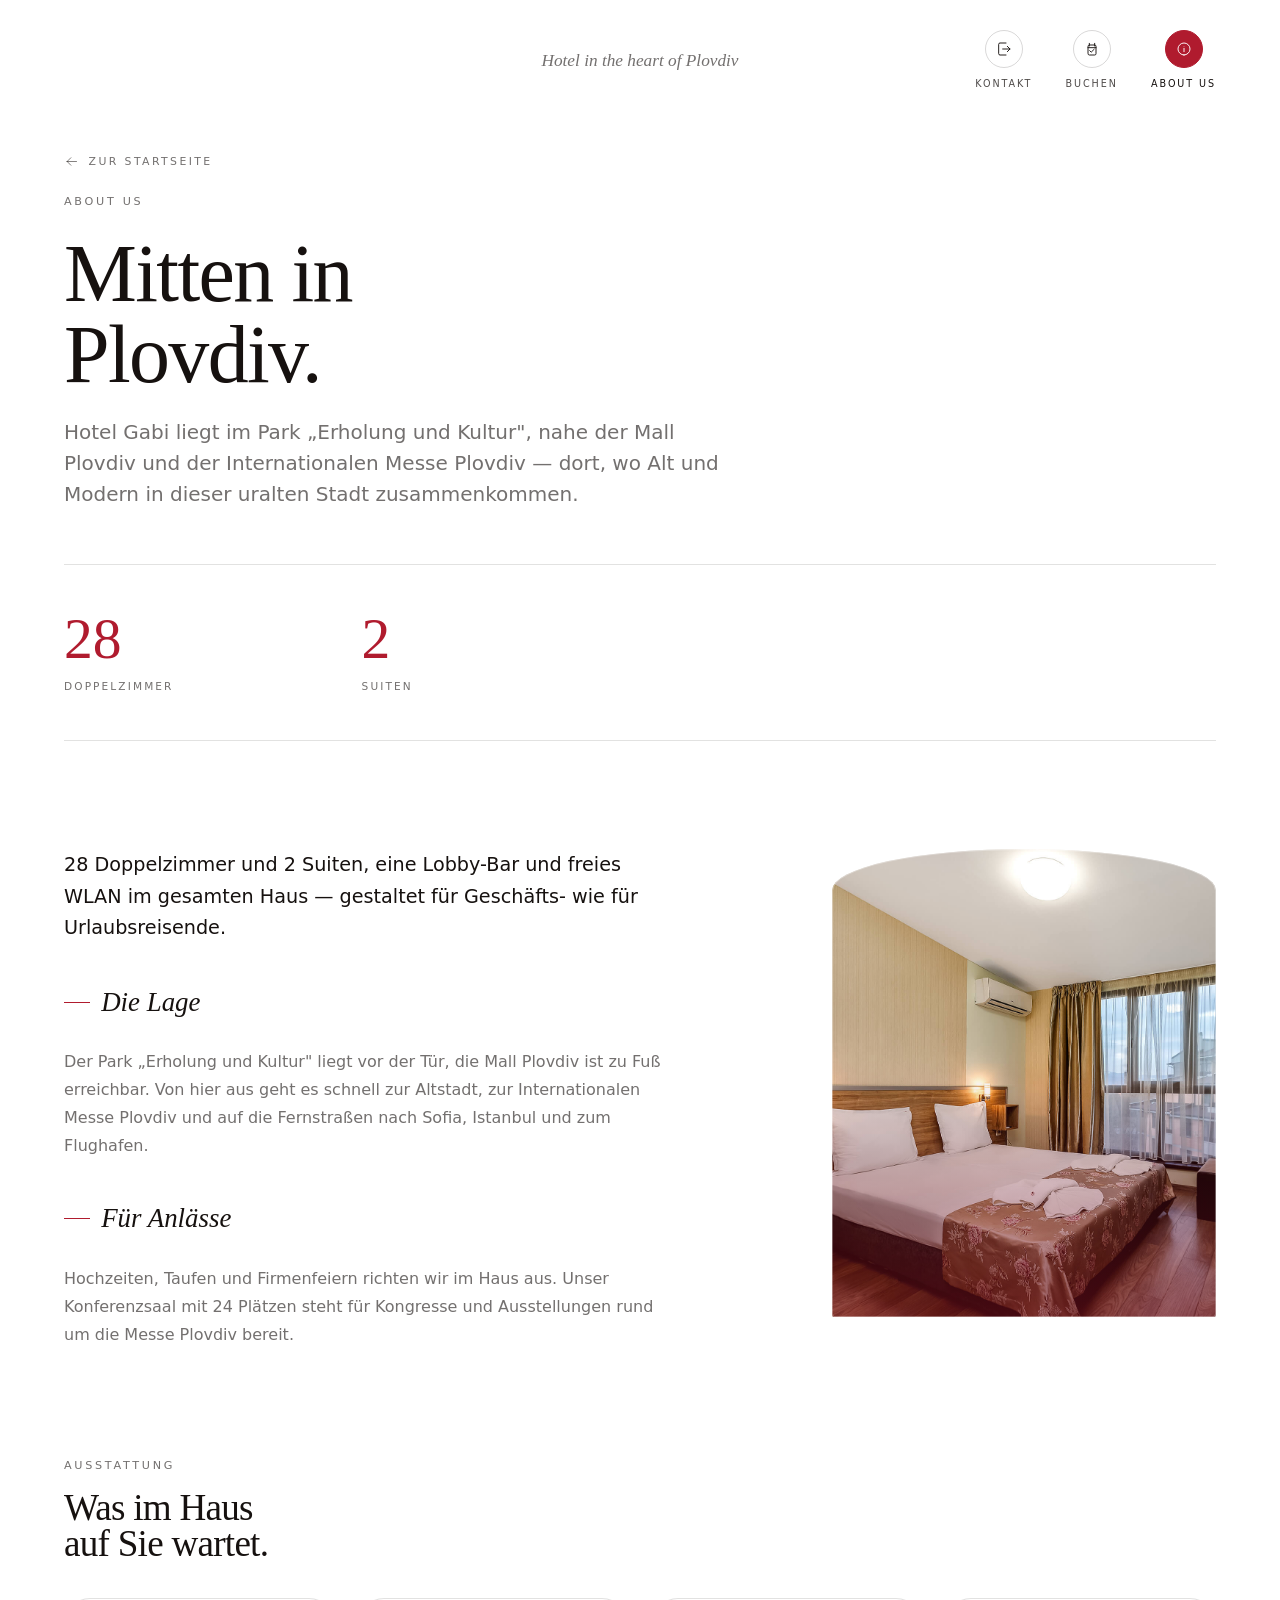
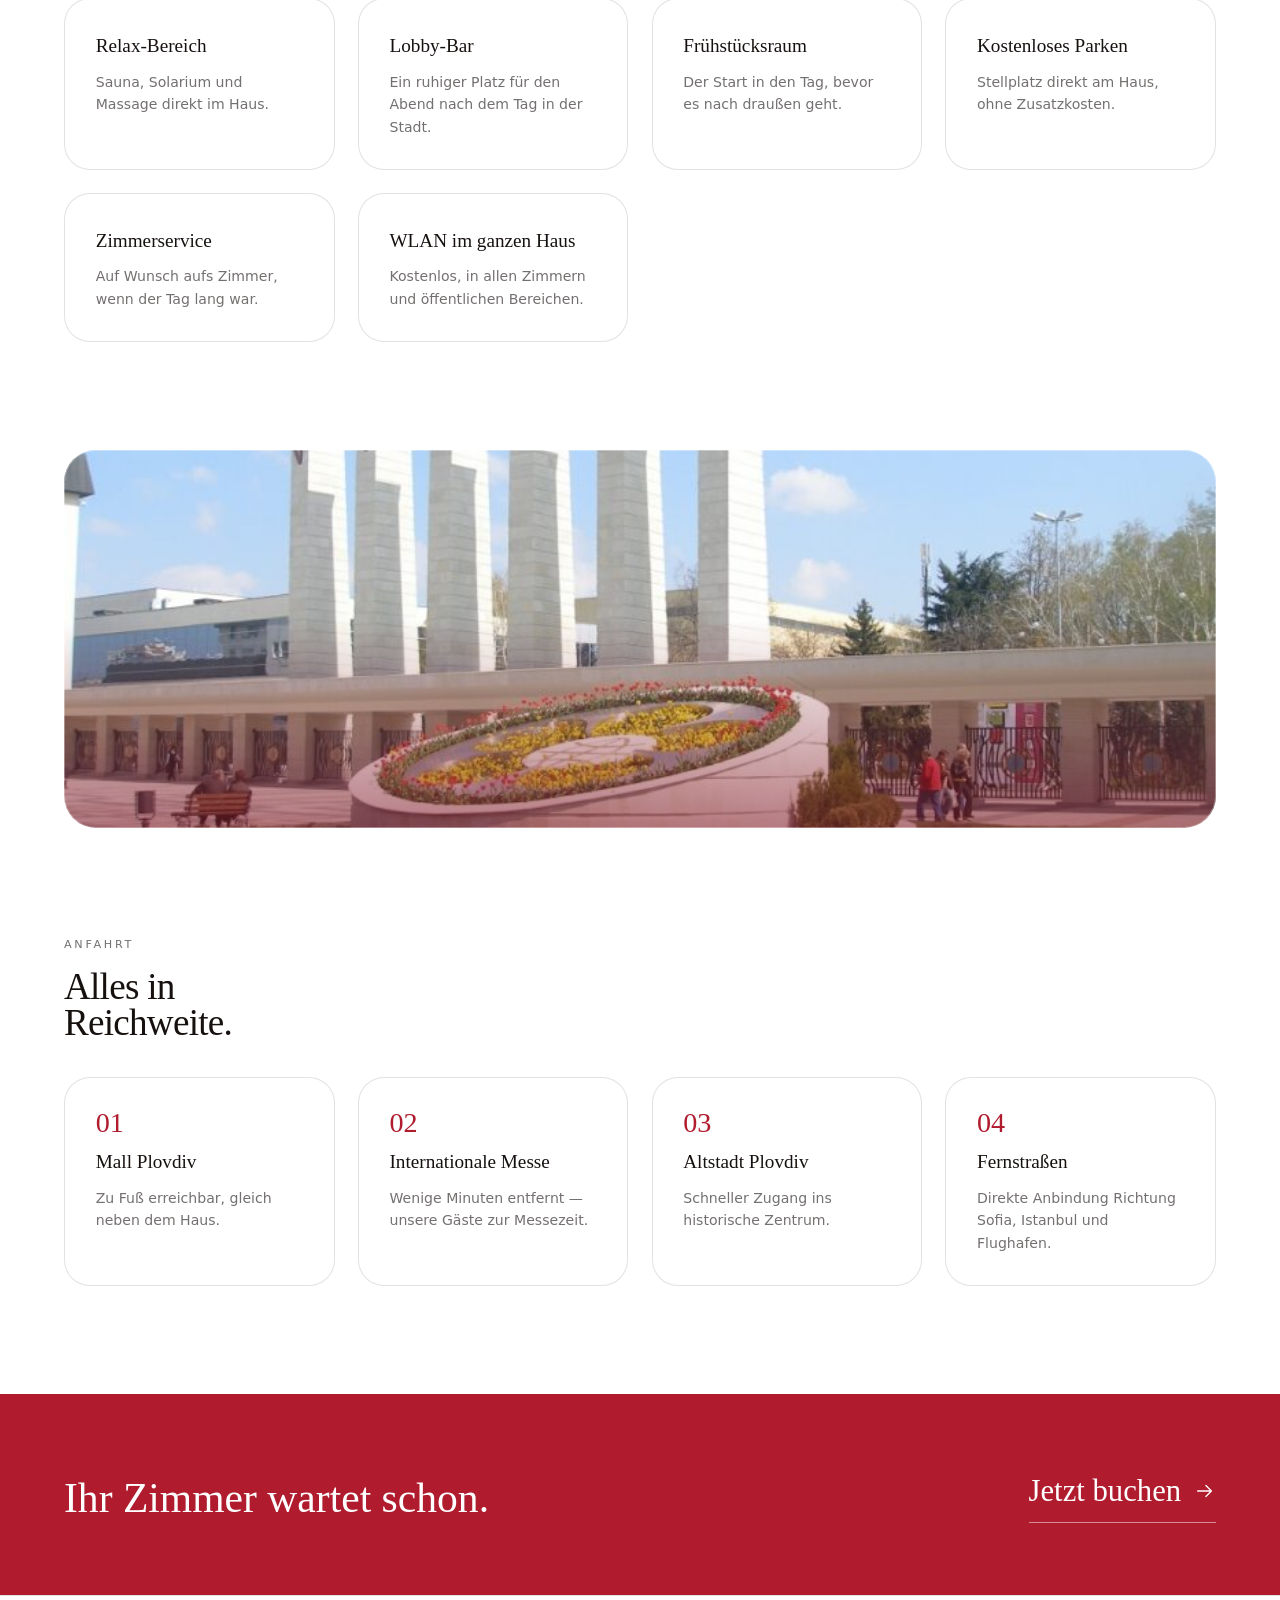
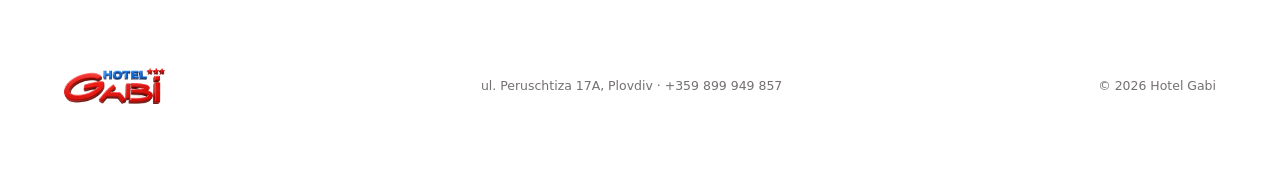
==== commit dbe4ccf5: "Bilder auf dem Server beheben (404 durch CSS-Variablen-Pfad) Bildpfade wurden über die CSS-Variable " ====
--- a/about.html
+++ b/about.html
@@ -119,7 +119,7 @@
         </div>
 
         <figure class="split__media arch" data-reveal data-reveal-delay="1">
-          <div class="arch__media" style="--img:url('assets/img/rooms/room-02.jpg'); background-position:40% center"></div>
+          <div class="arch__media" style="background-image:url('assets/img/rooms/room-02.jpg'), var(--img-fallback); background-position:40% center"></div>
         </figure>
 
       </div>
@@ -169,7 +169,7 @@
   <section class="pagebody" data-reveal-root>
     <div class="pagebody__inner">
       <figure class="bandimage" data-reveal>
-        <div class="arch__media" style="--img:url('assets/img/rooms/room-06.jpg')"></div>
+        <div class="arch__media" style="background-image:url('assets/img/rooms/room-06.jpg'), var(--img-fallback)"></div>
       </figure>
     </div>
   </section>
--- a/assets/css/style.css
+++ b/assets/css/style.css
@@ -550,15 +550,21 @@
 
 /* --- 6 · RÄUME --------------------------------------------- */
 
-/* 5a · Bogenform — die tragende Form der Raumbilder */
+/* 5a · Bogenform — die tragende Form der Raumbilder.
+   Das Foto wird pro Element per background-image direkt inline gesetzt
+   (siehe HTML), nicht über --img. Browser lösen url() in einer
+   CSS-Variable relativ zu DIESER Datei auf, nicht relativ zur HTML-Seite
+   — auf einem echten Server (anderer Ordner als die HTML-Datei) zeigt
+   sich das als 404. Direkt inline gesetzt löst der Browser relativ zur
+   HTML-Seite auf, wie erwartet. Ohne Foto bleibt nur der Verlauf. */
 .arch{ position:relative; }
 .arch__media{
   position:relative;                /* Bezug für den Schleier unten */
   width:100%; height:100%;
   border-radius:var(--arch-radius);
-  background-image:var(--img), var(--img-fallback);   /* fehlt die Datei, bleibt der Verlauf */
-  background-size:cover, cover;
-  background-position:center, center;
+  background-image:var(--img-fallback);
+  background-size:cover;
+  background-position:center;
   background-repeat:no-repeat;
   overflow:hidden;
   transform:translateZ(0);
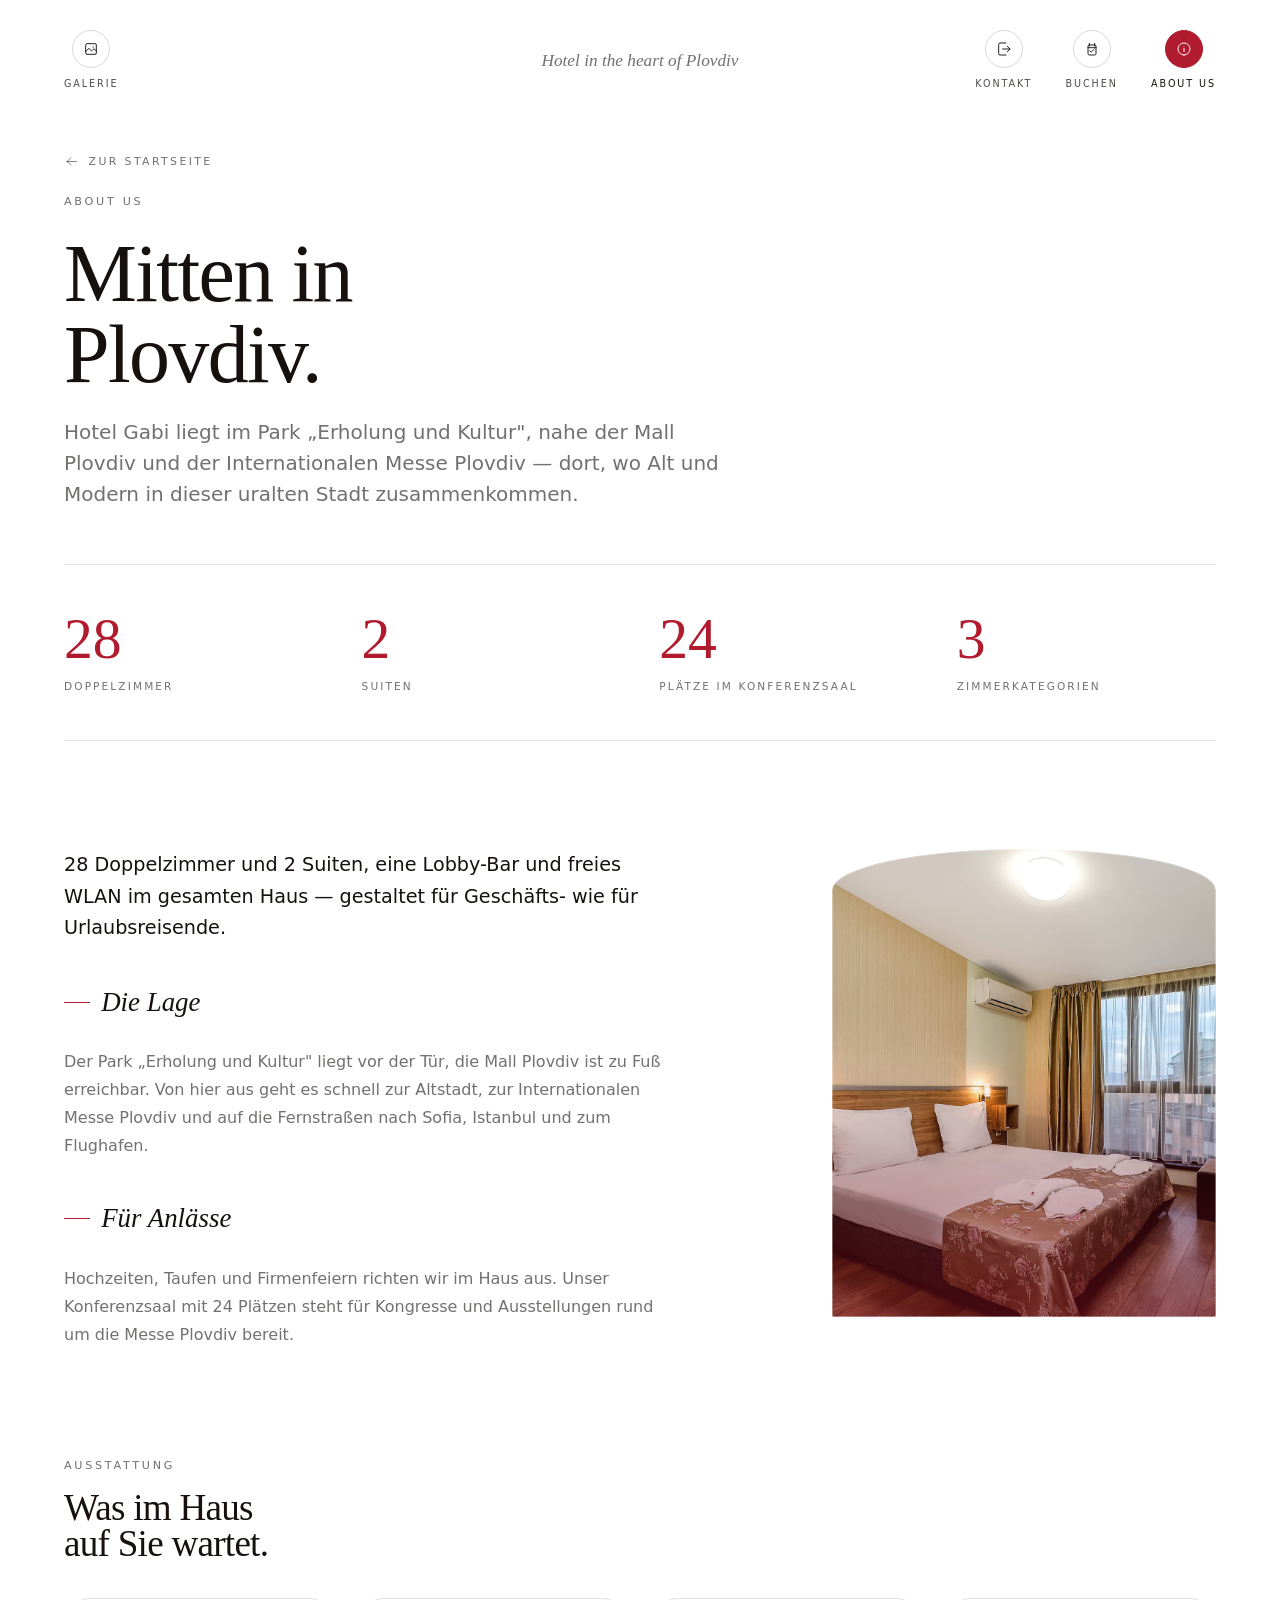
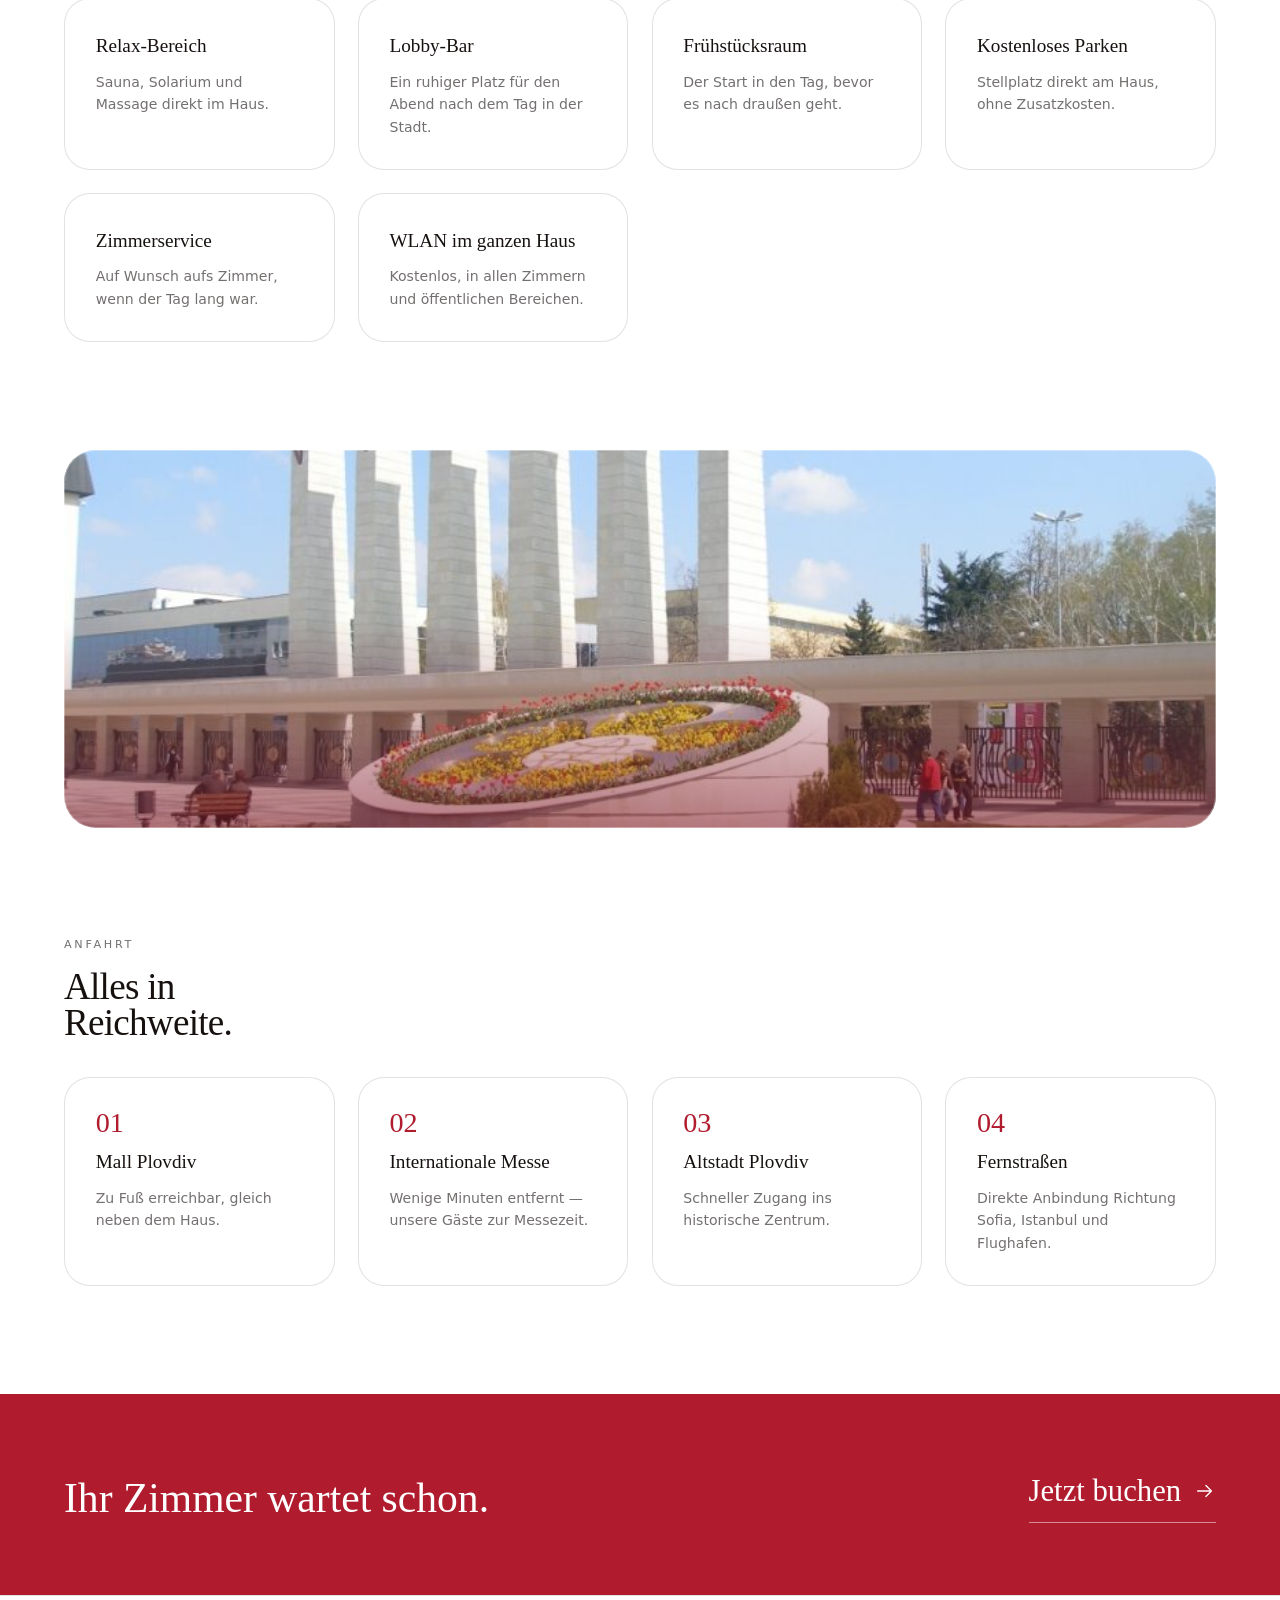
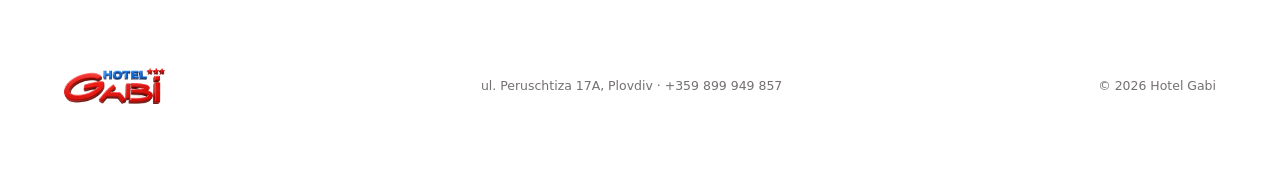
==== commit 5484b3a2: "Tempo, Galerie-Icon, Sprachwahl, Zimmer-Detailseiten - Scroll-Animationen deutlich direkter: Hero-Fi" ====
--- a/about.html
+++ b/about.html
@@ -11,6 +11,20 @@
 
 <header class="header" data-header>
   <div class="header__inner">
+    <div class="header__left">
+      <a class="header__gallery" href="galerie.html" aria-label="Galerie ansehen">
+        <span class="header__navring" aria-hidden="true">
+          <svg viewBox="0 0 24 24" aria-hidden="true">
+            <path d="M4,6a2,2 0 0 1 2,-2h12a2,2 0 0 1 2,2v12a2,2 0 0 1 -2,2H6a2,2 0 0 1 -2,-2Z"/>
+            <path d="M4,16 9,11l4,4"/>
+            <path d="M14,14 16.5,11.5 20,15"/>
+            <path d="M15.2,8a.9,.9 0 1 1 0,1.8a.9,.9 0 1 1 0,-1.8Z" style="fill:currentColor;stroke:none"/>
+          </svg>
+        </span>
+        <span class="header__navlabel">Galerie</span>
+      </a>
+    </div>
+
     <p class="header__tagline">Hotel in the heart of Plovdiv</p>
 
     <nav class="header__nav" aria-label="Kurzwahl">
--- a/assets/css/style.css
+++ b/assets/css/style.css
@@ -33,7 +33,7 @@
 
   /* Bewegung — ruhig, kontrolliert, kein Bounce */
   --ease: cubic-bezier(.22, 1, .36, 1);
-  --dur:  .9s;
+  --dur:  .55s;
 
   /* Bogenform der Raumbilder (aus der Vorlage übernommen) */
   --arch-radius: 999px 999px 10px 10px / 46% 46% 4% 4%;
@@ -139,6 +139,27 @@
 }
 .header--overlay:not(.is-stuck) .header__tagline{ color:rgba(255,255,255,.9); }
 
+/* Logo und Galerie-Symbol bilden die linke Gruppe des Headers. */
+.header__left{
+  display:flex; align-items:center;
+  gap:clamp(1rem,2.2vw,1.75rem);
+}
+.header__gallery{
+  display:flex; flex-direction:column; align-items:center; gap:.45rem;
+  color:var(--ink);
+  transition:color .5s var(--ease);
+}
+.header--overlay:not(.is-stuck) .header__gallery{ color:var(--white); }
+.header__gallery:hover .header__navring{
+  background:var(--red); border-color:var(--red); color:var(--white);
+  transform:translateY(-3px);
+}
+.header__gallery:hover .header__navlabel{ opacity:1; }
+.header__gallery.is-current .header__navring{
+  background:var(--red); border-color:var(--red); color:var(--white);
+}
+.header__gallery.is-current .header__navlabel{ opacity:1; }
+
 .brand{ display:inline-flex; align-items:center; }
 .brand__logo{
   height:clamp(30px, 3.6vw, 48px);
@@ -316,16 +337,30 @@
 }
 .scrollcue:hover .scrollcue__ring{ background:var(--red); border-color:var(--red); color:var(--white); }
 
-/* Gleiche Form wie die Scroll-Pille: außen rund, einzeilig. */
-.hero__claim{
+/* Sprachwahl — gleiche Pillenform wie der Scroll-Hinweis gegenüber.
+   Ein feiner Strich trennt die beiden Kürzel deutlich voneinander. */
+.langswitch{
+  display:inline-flex; align-items:center;
+  gap:clamp(1rem,2.2vw,1.75rem);
   background:var(--white);
-  color:var(--red);
+  border-radius:999px;
+  padding:.5rem clamp(1.1rem,2vw,1.6rem);
+}
+.langswitch__opt{
+  border:0; background:none; cursor:pointer;
   font-family:var(--font-display);
-  font-size:clamp(.95rem, 1.85vw, 1.7rem);
-  line-height:1.2;
-  padding:.5em 1.15em;
-  border-radius:999px;
-  white-space:nowrap;
+  font-size:clamp(.95rem,1.5vw,1.25rem);
+  letter-spacing:.14em;
+  color:var(--ink-30);
+  padding:0; line-height:1;
+  transition:color .35s var(--ease);
+}
+.langswitch__opt:hover{ color:var(--ink); }
+.langswitch__opt.is-active{ color:var(--red); }
+.langswitch__sep{
+  width:1px; height:1.1em;
+  background:var(--hair);
+  flex:none;
 }
 
 @keyframes nudge{
@@ -527,6 +562,77 @@
 }
 .ctaband .link-lg:hover{ color:var(--white); border-bottom-color:var(--white); }
 
+/* --- Zimmerkarte mit Hover-Infos -----------------------------
+   Die Karte hebt sich leicht, das Bild zoomt sanft, und ein Feld mit
+   Details fährt von unten über das Foto. Alles über transform/opacity,
+   damit es flüssig bleibt. Auf Touchgeräten (kein echter Hover) sind
+   die Infos dauerhaft sichtbar — siehe Responsive-Abschnitt. */
+/* Erbt Layout von .room (Flex-Spalte); hier nur Farbe und Verhalten. */
+.room--link{ color:inherit; }
+.room--link .arch__media{
+  transition:transform .6s var(--ease);
+}
+.room--link:hover .arch__media,
+.room--link:focus-visible .arch__media{ transform:scale(1.04); }
+
+.room__frame{
+  position:relative;
+  overflow:hidden;
+  border-radius:var(--arch-radius);
+  transition:box-shadow .6s var(--ease), transform .6s var(--ease);
+}
+.room--link:hover .room__frame,
+.room--link:focus-visible .room__frame{
+  transform:translateY(-6px);
+  box-shadow:0 30px 60px -30px rgba(22,17,15,.45);
+}
+
+.room__info{
+  position:absolute; left:0; right:0; bottom:0; z-index:2;
+  padding:clamp(1.1rem,2vw,1.6rem);
+  background:linear-gradient(180deg, rgba(28,10,14,0) 0%, rgba(28,10,14,.88) 42%);
+  color:var(--white);
+  display:flex; flex-direction:column; gap:.5rem;
+  transform:translateY(100%);
+  opacity:0;
+  transition:transform .55s var(--ease), opacity .45s var(--ease);
+}
+.room--link:hover .room__info,
+.room--link:focus-visible .room__info{ transform:translateY(0); opacity:1; }
+
+.room__info-top{
+  display:flex; align-items:baseline; justify-content:space-between;
+  gap:1rem;
+  border-bottom:1px solid rgba(255,255,255,.28);
+  padding-bottom:.5rem;
+}
+.room__info-price{
+  font-family:var(--font-display); font-size:1.15rem;
+}
+.room__info-size{
+  font-size:.68rem; letter-spacing:.16em; text-transform:uppercase;
+  color:rgba(255,255,255,.75);
+}
+.room__info-list{
+  margin:0; padding:0; list-style:none;
+  display:flex; flex-direction:column; gap:.28rem;
+}
+.room__info-list li{
+  font-size:.82rem; line-height:1.4;
+  color:rgba(255,255,255,.88);
+  padding-left:.9rem; position:relative;
+}
+.room__info-list li::before{
+  content:""; position:absolute; left:0; top:.62em;
+  width:5px; height:1px; background:var(--white);
+}
+.room__info-more{
+  margin-top:.35rem;
+  font-size:.7rem; letter-spacing:.18em; text-transform:uppercase;
+  display:inline-flex; align-items:center; gap:.5rem;
+}
+.room__info-more svg{ width:14px; height:14px; }
+
 /* Zimmerkarten im Raster (Buchen-Seite) — nutzt Bogenform und
    Typografie der Startseite, nur ohne horizontale Fahrt. */
 .roomgrid{
@@ -535,6 +641,20 @@
 }
 .roomgrid__item{ display:flex; flex-direction:column; gap:1.2rem; }
 .roomgrid .arch__media{ height:clamp(260px,36vh,380px); }
+
+/* Galerie-Raster — versetzte Höhen, damit es nicht wie eine Tabelle wirkt.
+   Die Bilder folgen separat; das Raster steht schon bereit. */
+.gallery{
+  display:grid; gap:clamp(1rem,2vw,1.75rem);
+  grid-template-columns:repeat(auto-fill,minmax(260px,1fr));
+}
+.gallery__item{ margin:0; }
+.gallery__item .arch__media{
+  height:clamp(240px,32vh,340px);
+  border-radius:24px;
+}
+.gallery__item:nth-child(3n+2) .arch__media{ height:clamp(300px,40vh,430px); }
+.gallery:empty{ display:none; }
 
 /* --- 5 · ABOUT ----------------------------------------------- */
 .about{ background:var(--white); padding:var(--sect-y) var(--gutter); }
@@ -907,7 +1027,7 @@
   opacity:0;
   transform:translateY(18px);
   transition:opacity var(--dur) var(--ease), transform var(--dur) var(--ease);
-  transition-delay:calc(var(--d,0) * 110ms);
+  transition-delay:calc(var(--d,0) * 60ms);
 }
 [data-reveal].is-in{ opacity:1; transform:none; }
 
@@ -915,7 +1035,7 @@
 .hero__title .mask__i{
   transform:translateY(102%);
   transition:transform 1.25s var(--ease);
-  transition-delay:calc(var(--d,0) * 110ms);
+  transition-delay:calc(var(--d,0) * 60ms);
   opacity:1;
 }
 .hero__title .mask__i.is-in{ transform:none; }
@@ -923,7 +1043,7 @@
 /* Raumkarten treten beim Erreichen sanft ein */
 [data-room]{
   opacity:0; transform:translateY(26px);
-  transition:opacity 1s var(--ease), transform 1s var(--ease);
+  transition:opacity .6s var(--ease), transform .6s var(--ease);
 }
 [data-room].is-in{ opacity:1; transform:none; }
 [data-room].room--lift.is-in{ transform:translateY(clamp(-3.5rem,-5vh,-2rem)); }
@@ -934,7 +1054,7 @@
 [data-reveal-step]{
   opacity:0;
   transform:translateY(76px) scale(.94);
-  transition:opacity 1.15s var(--ease), transform 1.15s var(--ease);
+  transition:opacity .7s var(--ease), transform .7s var(--ease);
 }
 [data-reveal-step].is-in{ opacity:1; transform:none; }
 
@@ -982,6 +1102,27 @@
 /* Reviews und Gründe einspaltig */
 @media (max-width:900px){
   .reviews__row{ grid-template-columns:1fr; }
+}
+
+/* Ohne echten Hover (Touch) wären die Zimmerinfos nie erreichbar —
+   dort stehen sie deshalb dauerhaft, nur etwas kompakter. */
+@media (hover:none){
+  .room__info{
+    position:static;
+    transform:none; opacity:1;
+    background:none;
+    color:inherit;
+    padding:.9rem 0 0;
+  }
+  .room__info-list li{ color:var(--ink-60); }
+  .room__info-list li::before{ background:var(--red); }
+  .room__info-top{ border-bottom-color:var(--hair); }
+  .room__info-size{ color:var(--ink-30); }
+  .room__info-price{ color:var(--ink); }
+  .room__info-more{ color:var(--red); }
+  .room--link:hover .arch__media{ transform:none; }
+  .room--link:hover .room__frame{ transform:none; box-shadow:none; }
+  .room__frame{ overflow:visible; }
 }
 @media (max-width:700px){
   .whystay__reasons{ grid-template-columns:1fr; }
@@ -1029,7 +1170,7 @@
 
 @media (max-width:520px){
   /* etwas kleiner, damit die Zeile auch auf schmalen Geräten einzeilig bleibt */
-  .hero__claim{ font-size:.82rem; padding:.5em 1em; }
+  .langswitch{ gap:1rem; padding:.45rem 1rem; }
 }
 
 /* Barrierefreiheit: Bewegung aus */
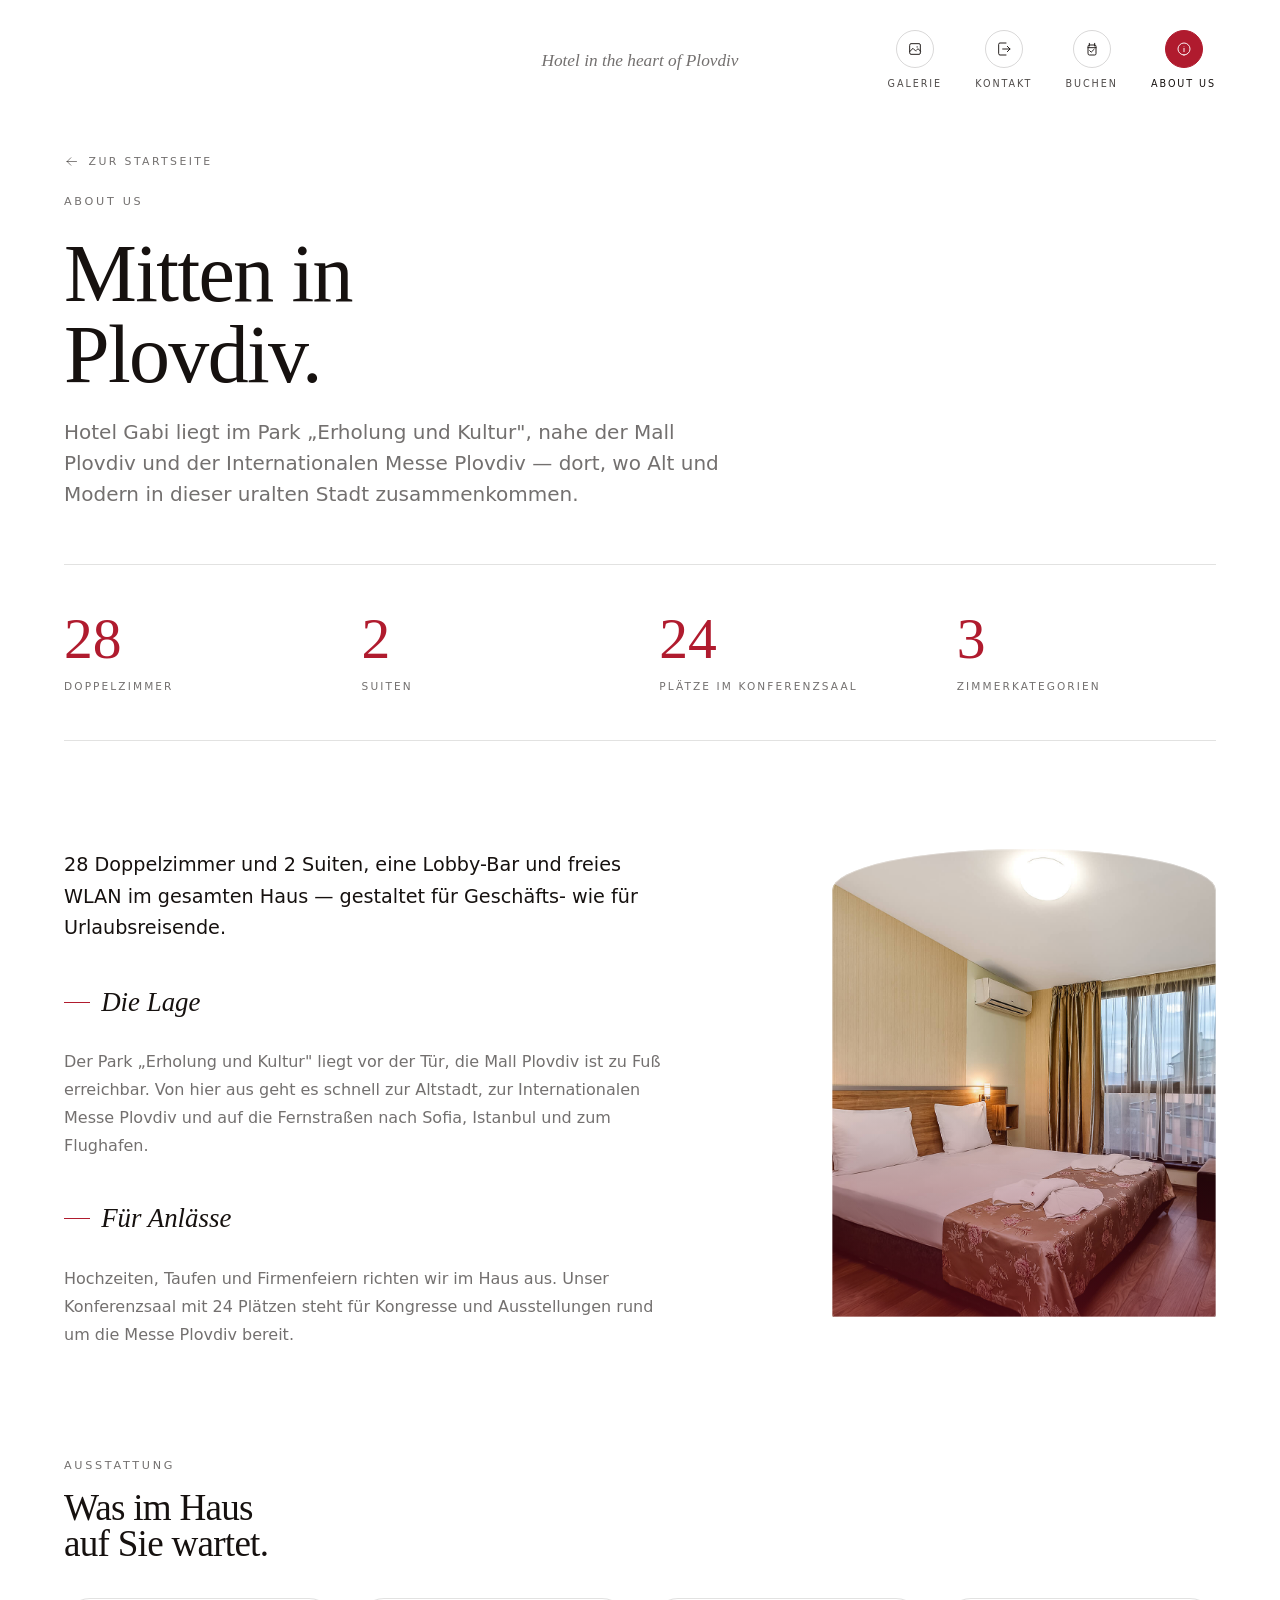
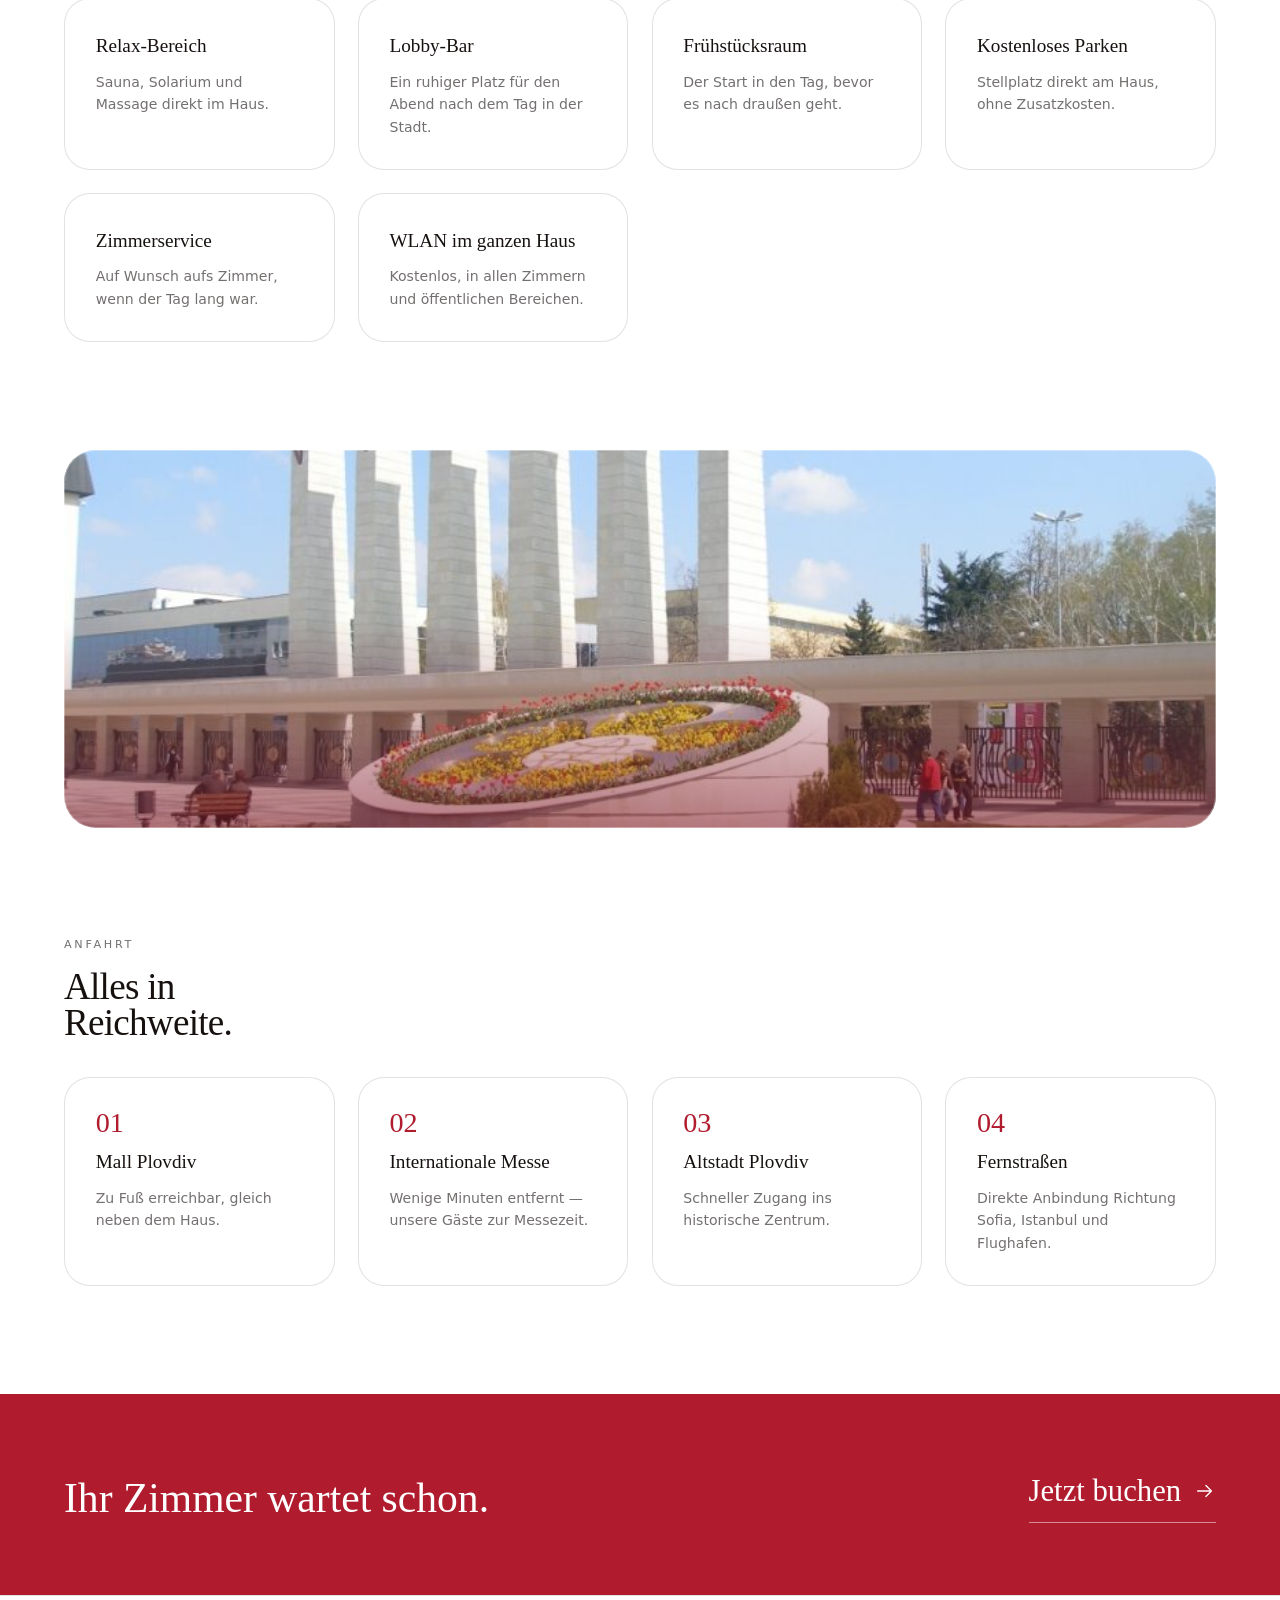
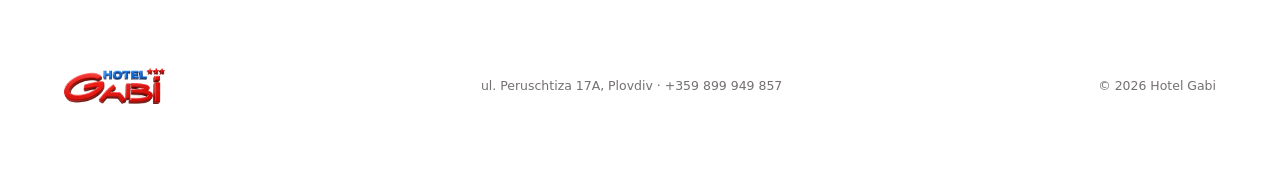
==== commit 14652d21: "Galerie-Symbol zu den Icons, Zimmer-Hover auf Buchen-Seite, Sprachumschaltung - Galerie-Symbol steht" ====
--- a/about.html
+++ b/about.html
@@ -11,8 +11,11 @@
 
 <header class="header" data-header>
   <div class="header__inner">
-    <div class="header__left">
-      <a class="header__gallery" href="galerie.html" aria-label="Galerie ansehen">
+
+    <p class="header__tagline">Hotel in the heart of Plovdiv</p>
+
+    <nav class="header__nav" aria-label="Kurzwahl">
+      <a class="header__navlink" href="galerie.html">
         <span class="header__navring" aria-hidden="true">
           <svg viewBox="0 0 24 24" aria-hidden="true">
             <path d="M4,6a2,2 0 0 1 2,-2h12a2,2 0 0 1 2,2v12a2,2 0 0 1 -2,2H6a2,2 0 0 1 -2,-2Z"/>
@@ -23,11 +26,6 @@
         </span>
         <span class="header__navlabel">Galerie</span>
       </a>
-    </div>
-
-    <p class="header__tagline">Hotel in the heart of Plovdiv</p>
-
-    <nav class="header__nav" aria-label="Kurzwahl">
       <a class="header__navlink" href="kontakt.html">
         <span class="header__navring" aria-hidden="true">
           <svg viewBox="0 0 24 24" aria-hidden="true">
@@ -246,6 +244,7 @@
   </div>
 </footer>
 
+<script src="assets/js/i18n.js"></script>
 <script src="assets/js/main.js"></script>
 </body>
 </html>
--- a/assets/css/style.css
+++ b/assets/css/style.css
@@ -138,27 +138,6 @@
   transition:color .5s var(--ease);
 }
 .header--overlay:not(.is-stuck) .header__tagline{ color:rgba(255,255,255,.9); }
-
-/* Logo und Galerie-Symbol bilden die linke Gruppe des Headers. */
-.header__left{
-  display:flex; align-items:center;
-  gap:clamp(1rem,2.2vw,1.75rem);
-}
-.header__gallery{
-  display:flex; flex-direction:column; align-items:center; gap:.45rem;
-  color:var(--ink);
-  transition:color .5s var(--ease);
-}
-.header--overlay:not(.is-stuck) .header__gallery{ color:var(--white); }
-.header__gallery:hover .header__navring{
-  background:var(--red); border-color:var(--red); color:var(--white);
-  transform:translateY(-3px);
-}
-.header__gallery:hover .header__navlabel{ opacity:1; }
-.header__gallery.is-current .header__navring{
-  background:var(--red); border-color:var(--red); color:var(--white);
-}
-.header__gallery.is-current .header__navlabel{ opacity:1; }
 
 .brand{ display:inline-flex; align-items:center; }
 .brand__logo{
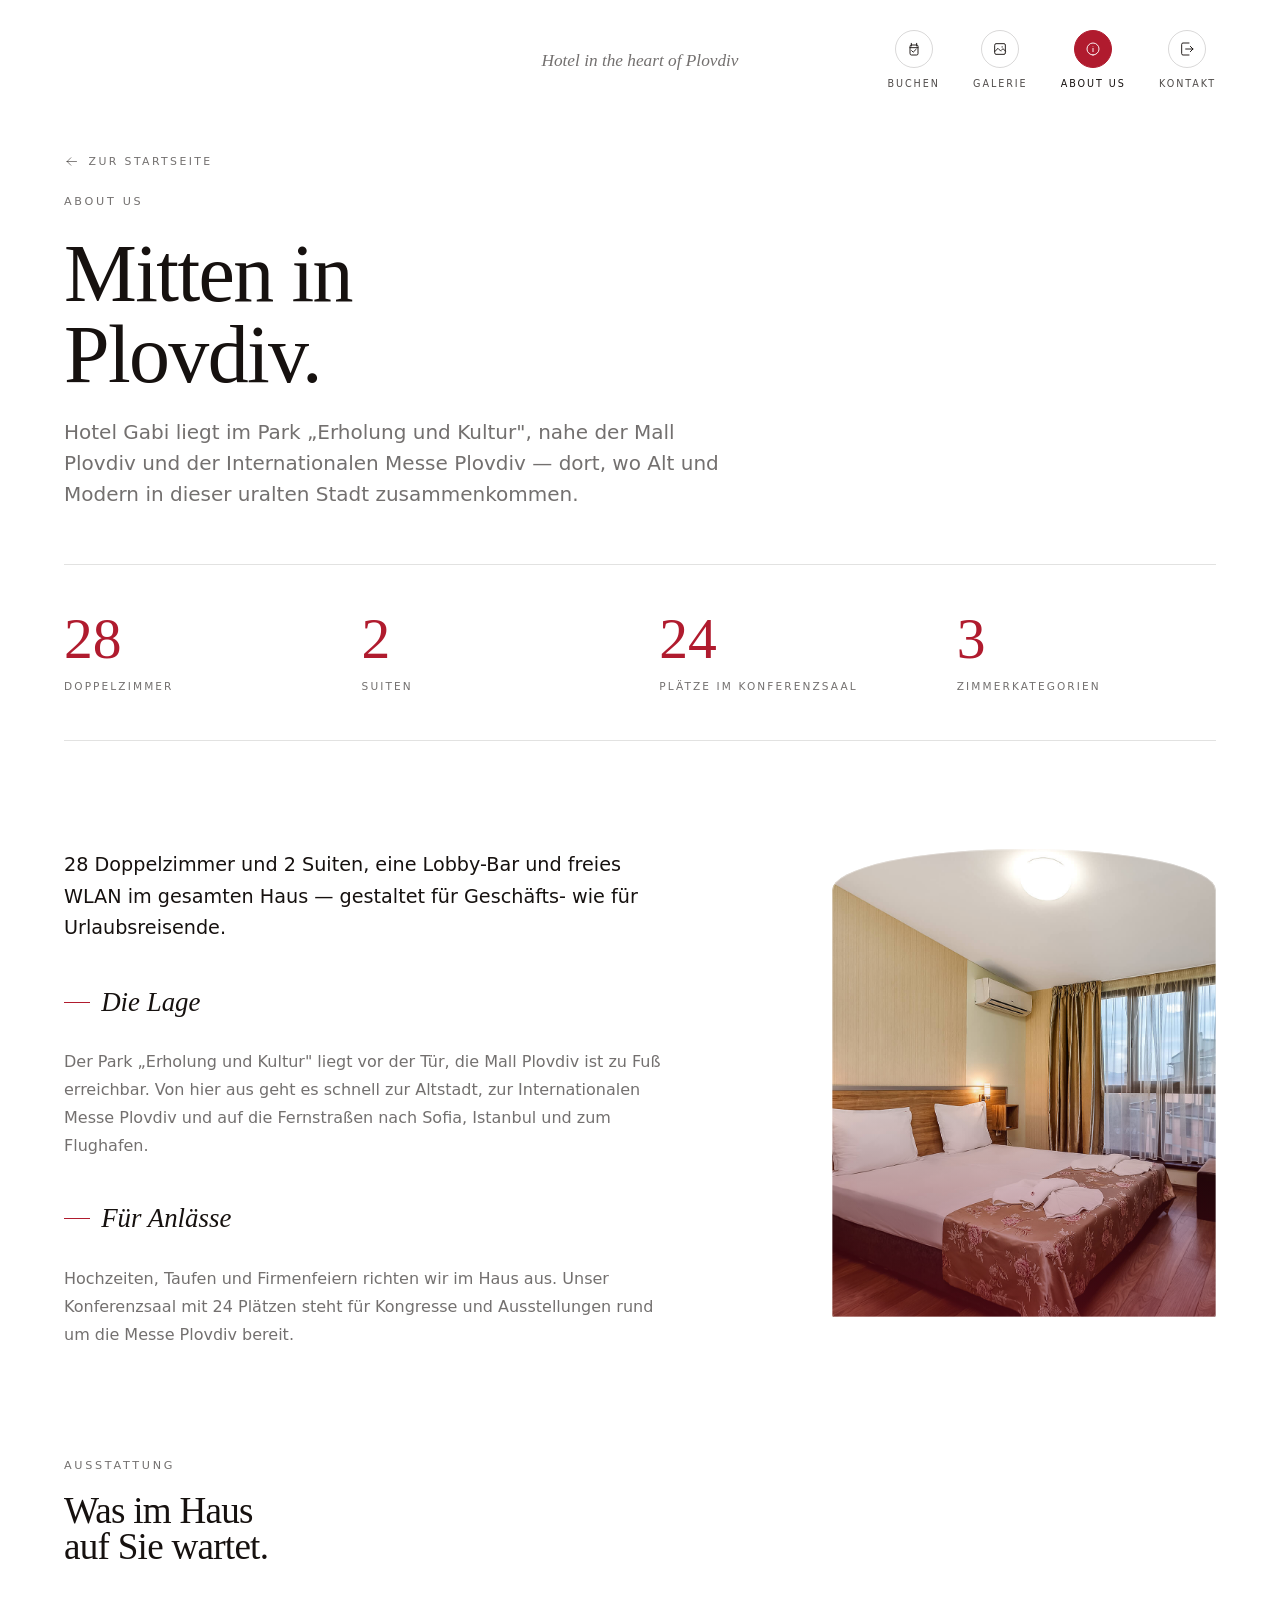
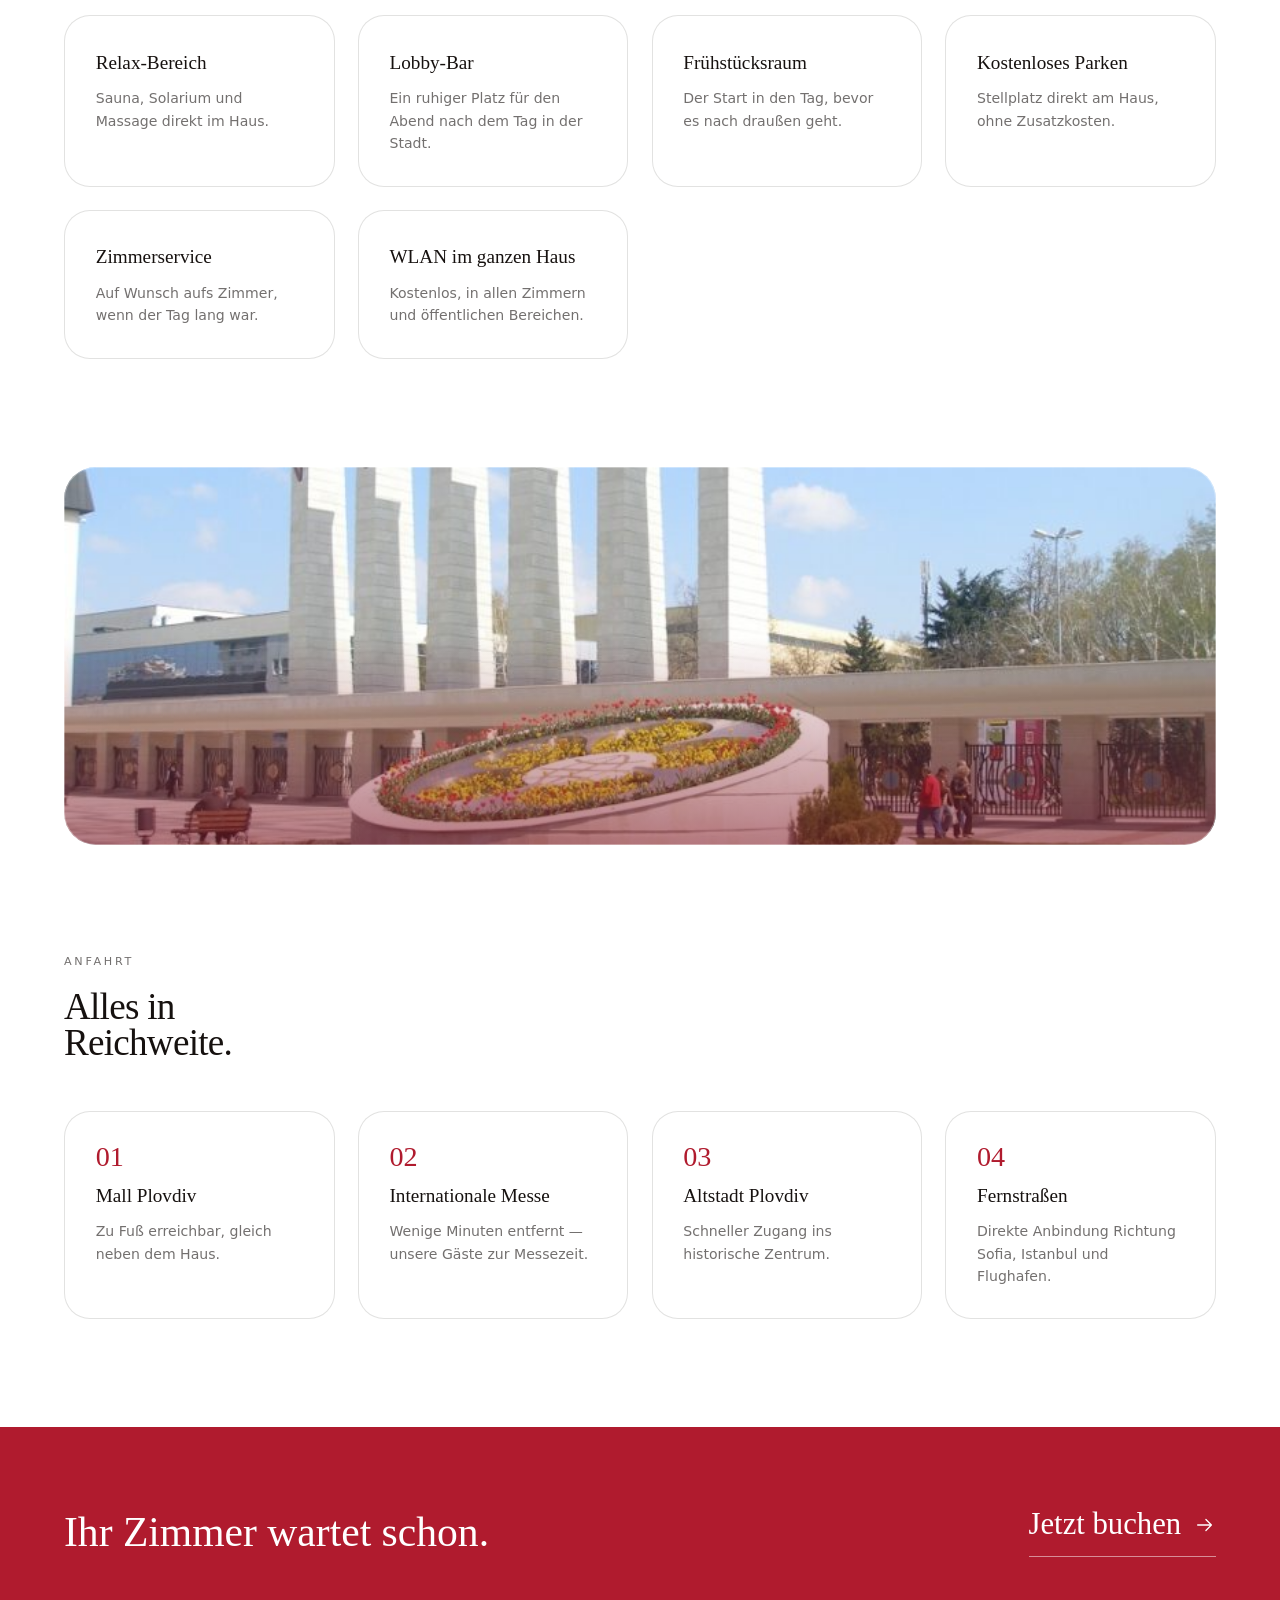
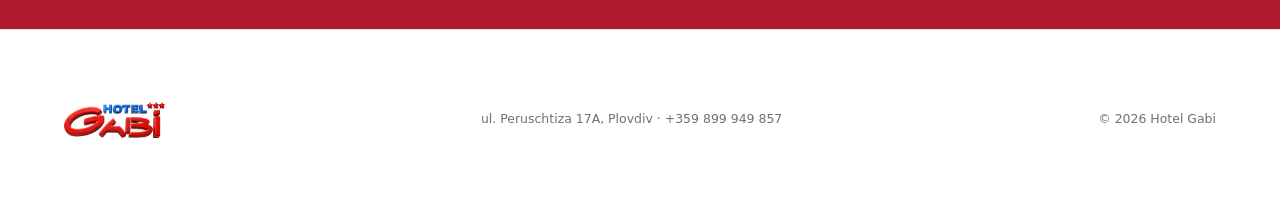
==== commit 503aa599: "Symbol-Reihenfolge, Abstand auf Buchen-Seite, Weiterleitung zur Buchung - Symbole jetzt: Buchen, Gal" ====
--- a/about.html
+++ b/about.html
@@ -15,27 +15,6 @@
     <p class="header__tagline">Hotel in the heart of Plovdiv</p>
 
     <nav class="header__nav" aria-label="Kurzwahl">
-      <a class="header__navlink" href="galerie.html">
-        <span class="header__navring" aria-hidden="true">
-          <svg viewBox="0 0 24 24" aria-hidden="true">
-            <path d="M4,6a2,2 0 0 1 2,-2h12a2,2 0 0 1 2,2v12a2,2 0 0 1 -2,2H6a2,2 0 0 1 -2,-2Z"/>
-            <path d="M4,16 9,11l4,4"/>
-            <path d="M14,14 16.5,11.5 20,15"/>
-            <path d="M15.2,8a.9,.9 0 1 1 0,1.8a.9,.9 0 1 1 0,-1.8Z" style="fill:currentColor;stroke:none"/>
-          </svg>
-        </span>
-        <span class="header__navlabel">Galerie</span>
-      </a>
-      <a class="header__navlink" href="kontakt.html">
-        <span class="header__navring" aria-hidden="true">
-          <svg viewBox="0 0 24 24" aria-hidden="true">
-            <path d="M15,3H6a2,2 0 0 0 -2,2v14a2,2 0 0 0 2,2h9"/>
-            <path d="M10,12H21"/>
-            <path d="M17,8 21,12 17,16"/>
-          </svg>
-        </span>
-        <span class="header__navlabel">Kontakt</span>
-      </a>
       <a class="header__navlink" href="buchen.html">
         <span class="header__navring" aria-hidden="true">
           <svg viewBox="0 0 24 24" aria-hidden="true">
@@ -48,6 +27,17 @@
         </span>
         <span class="header__navlabel">Buchen</span>
       </a>
+      <a class="header__navlink" href="galerie.html">
+        <span class="header__navring" aria-hidden="true">
+          <svg viewBox="0 0 24 24" aria-hidden="true">
+            <path d="M4,6a2,2 0 0 1 2,-2h12a2,2 0 0 1 2,2v12a2,2 0 0 1 -2,2H6a2,2 0 0 1 -2,-2Z"/>
+            <path d="M4,16 9,11l4,4"/>
+            <path d="M14,14 16.5,11.5 20,15"/>
+            <path d="M15.2,8a.9,.9 0 1 1 0,1.8a.9,.9 0 1 1 0,-1.8Z" style="fill:currentColor;stroke:none"/>
+          </svg>
+        </span>
+        <span class="header__navlabel">Galerie</span>
+      </a>
       <a class="header__navlink is-current" href="about.html" aria-current="page">
         <span class="header__navring" aria-hidden="true">
           <svg viewBox="0 0 24 24" aria-hidden="true">
@@ -57,6 +47,16 @@
           </svg>
         </span>
         <span class="header__navlabel">About&nbsp;Us</span>
+      </a>
+      <a class="header__navlink" href="kontakt.html">
+        <span class="header__navring" aria-hidden="true">
+          <svg viewBox="0 0 24 24" aria-hidden="true">
+            <path d="M15,3H6a2,2 0 0 0 -2,2v14a2,2 0 0 0 2,2h9"/>
+            <path d="M10,12H21"/>
+            <path d="M17,8 21,12 17,16"/>
+          </svg>
+        </span>
+        <span class="header__navlabel">Kontakt</span>
       </a>
     </nav>
   </div>
--- a/assets/css/style.css
+++ b/assets/css/style.css
@@ -375,6 +375,9 @@
   padding:0 var(--gutter) var(--sect-y);
   background:var(--white);
 }
+/* Folgt ein Textabschnitt direkt auf eine farbige Fläche, fehlt oben der
+   Abstand — die Überschrift klebte sonst an der Buchungsleiste. */
+.booking + .pagebody{ padding-top:var(--sect-y); }
 .pagebody__inner{ max-width:1180px; margin-inline:auto; }
 
 /* Zweispaltig: links Inhalt, rechts ein Bogenbild als Anker */
@@ -510,8 +513,8 @@
 /* Zwischenüberschrift innerhalb einer Unterseite */
 .sectionhead{
   max-width:620px;
-  margin-bottom:clamp(1.5rem,4vh,2.5rem);
-  display:flex; flex-direction:column; gap:.9rem;
+  margin-bottom:clamp(2.25rem,5.5vh,3.75rem);
+  display:flex; flex-direction:column; gap:1.1rem;
 }
 .sectionhead .display{ font-size:clamp(1.6rem,2.9vw,2.4rem); }
 
@@ -621,18 +624,26 @@
 .roomgrid__item{ display:flex; flex-direction:column; gap:1.2rem; }
 .roomgrid .arch__media{ height:clamp(260px,36vh,380px); }
 
-/* Galerie-Raster — versetzte Höhen, damit es nicht wie eine Tabelle wirkt.
-   Die Bilder folgen separat; das Raster steht schon bereit. */
+/* Galerie-Raster — gleich hohe Kacheln nebeneinander, damit die Reihen
+   sauber durchlaufen. Hoch- und Querformate sitzen im selben Rahmen und
+   werden über object-fit mittig beschnitten. */
 .gallery{
-  display:grid; gap:clamp(1rem,2vw,1.75rem);
-  grid-template-columns:repeat(auto-fill,minmax(260px,1fr));
-}
-.gallery__item{ margin:0; }
-.gallery__item .arch__media{
-  height:clamp(240px,32vh,340px);
-  border-radius:24px;
-}
-.gallery__item:nth-child(3n+2) .arch__media{ height:clamp(300px,40vh,430px); }
+  display:grid; gap:clamp(.75rem,1.5vw,1.25rem);
+  grid-template-columns:repeat(3,minmax(0,1fr));
+}
+.gallery__item{
+  margin:0;
+  border-radius:20px;
+  overflow:hidden;
+  background:var(--paper);
+  aspect-ratio:4 / 3;
+}
+.gallery__item img{
+  width:100%; height:100%;
+  object-fit:cover;
+  transition:transform .7s var(--ease);
+}
+.gallery__item:hover img{ transform:scale(1.05); }
 .gallery:empty{ display:none; }
 
 /* --- 5 · ABOUT ----------------------------------------------- */
@@ -1081,6 +1092,10 @@
 /* Reviews und Gründe einspaltig */
 @media (max-width:900px){
   .reviews__row{ grid-template-columns:1fr; }
+  .gallery{ grid-template-columns:repeat(2,minmax(0,1fr)); }
+}
+@media (max-width:560px){
+  .gallery{ grid-template-columns:1fr; }
 }
 
 /* Ohne echten Hover (Touch) wären die Zimmerinfos nie erreichbar —
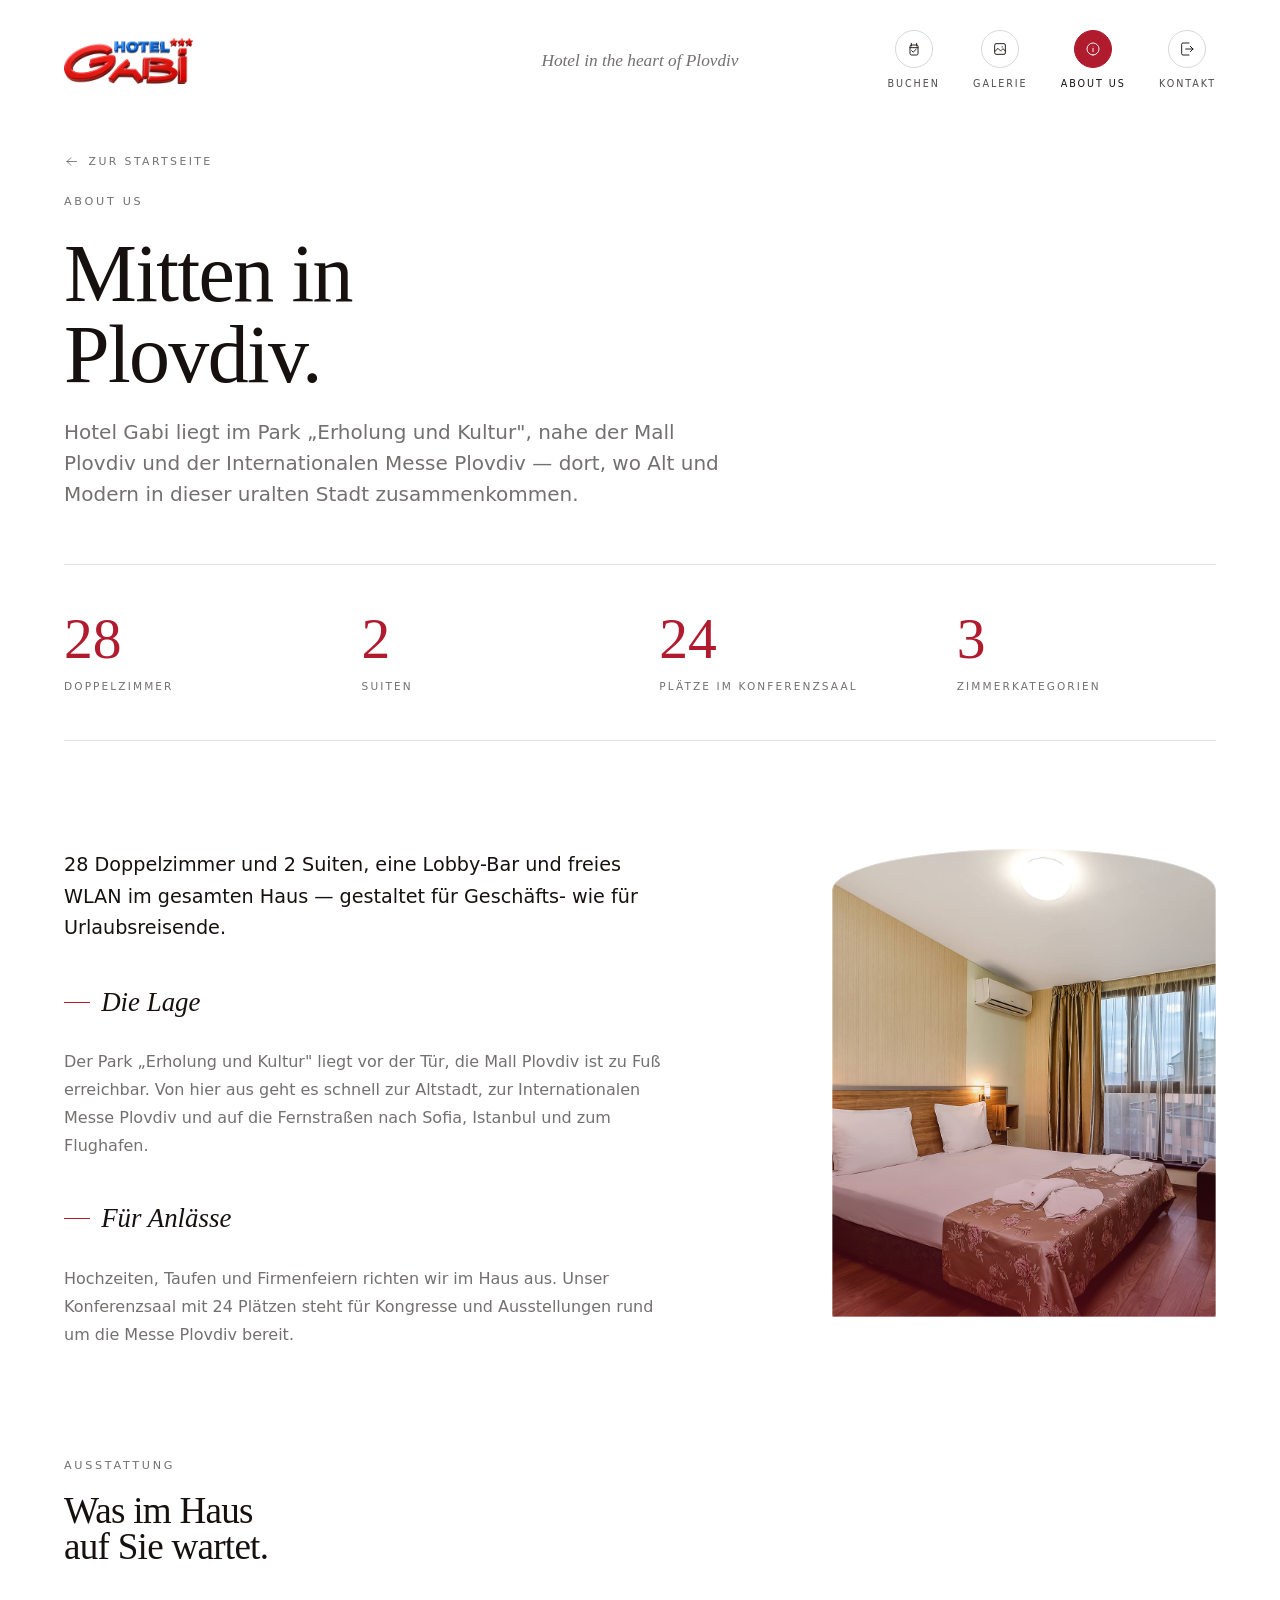
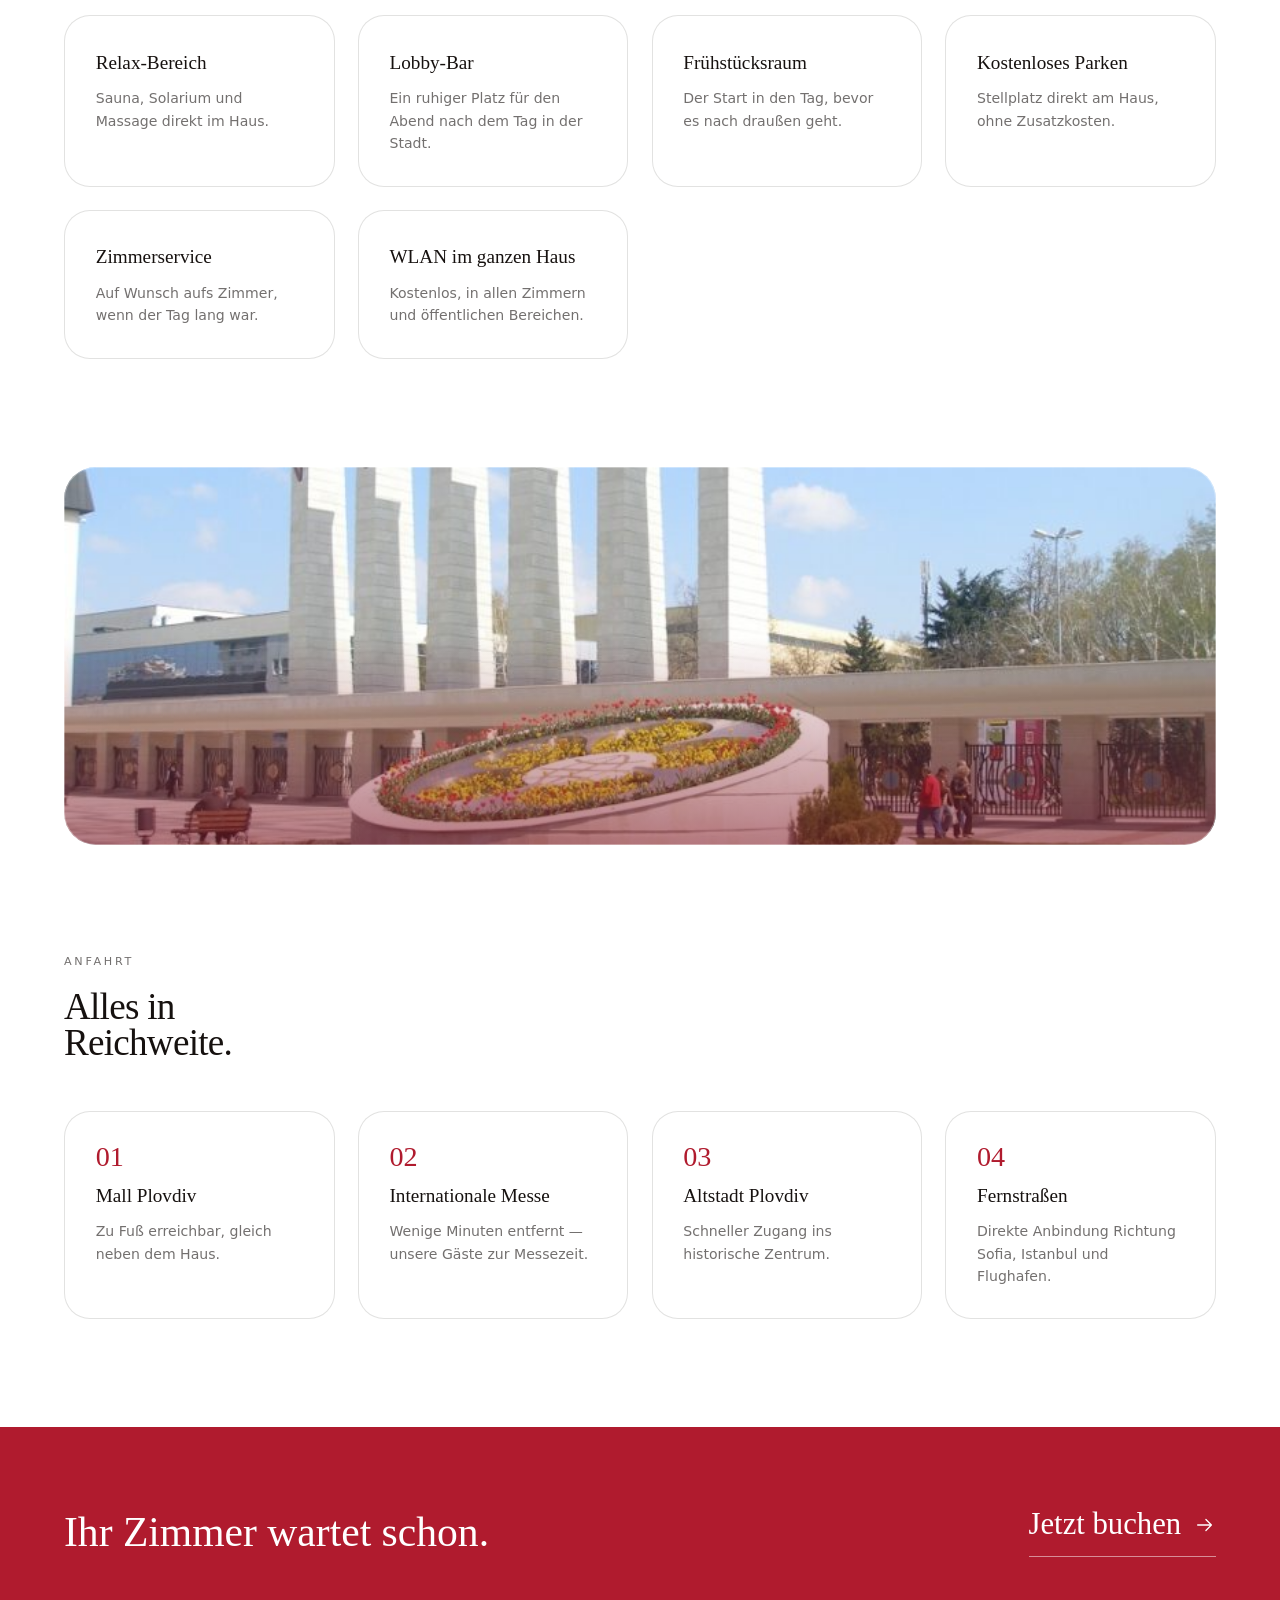
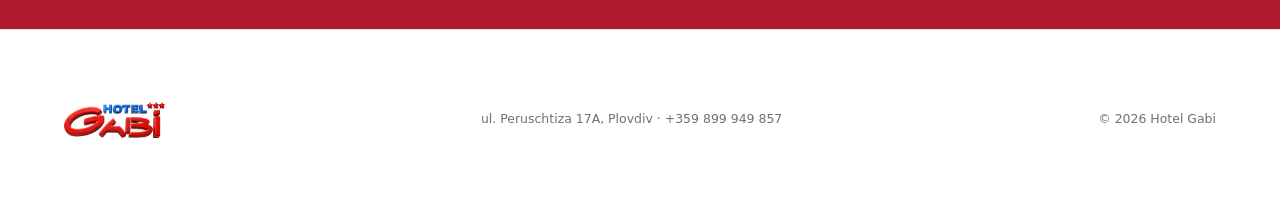
==== commit 0b327963: "Logo im Header auf allen Seiten Das Logo stand bisher nur auf der Startseite. Es ist jetzt im Header" ====
--- a/about.html
+++ b/about.html
@@ -11,6 +11,10 @@
 
 <header class="header" data-header>
   <div class="header__inner">
+    <a class="brand" href="index.html" aria-label="Hotel Gabi — Startseite">
+      <img class="brand__logo" src="assets/img/brand/gabi-logo.png"
+           alt="Hotel Gabi" width="640" height="228">
+    </a>
 
     <p class="header__tagline">Hotel in the heart of Plovdiv</p>
 
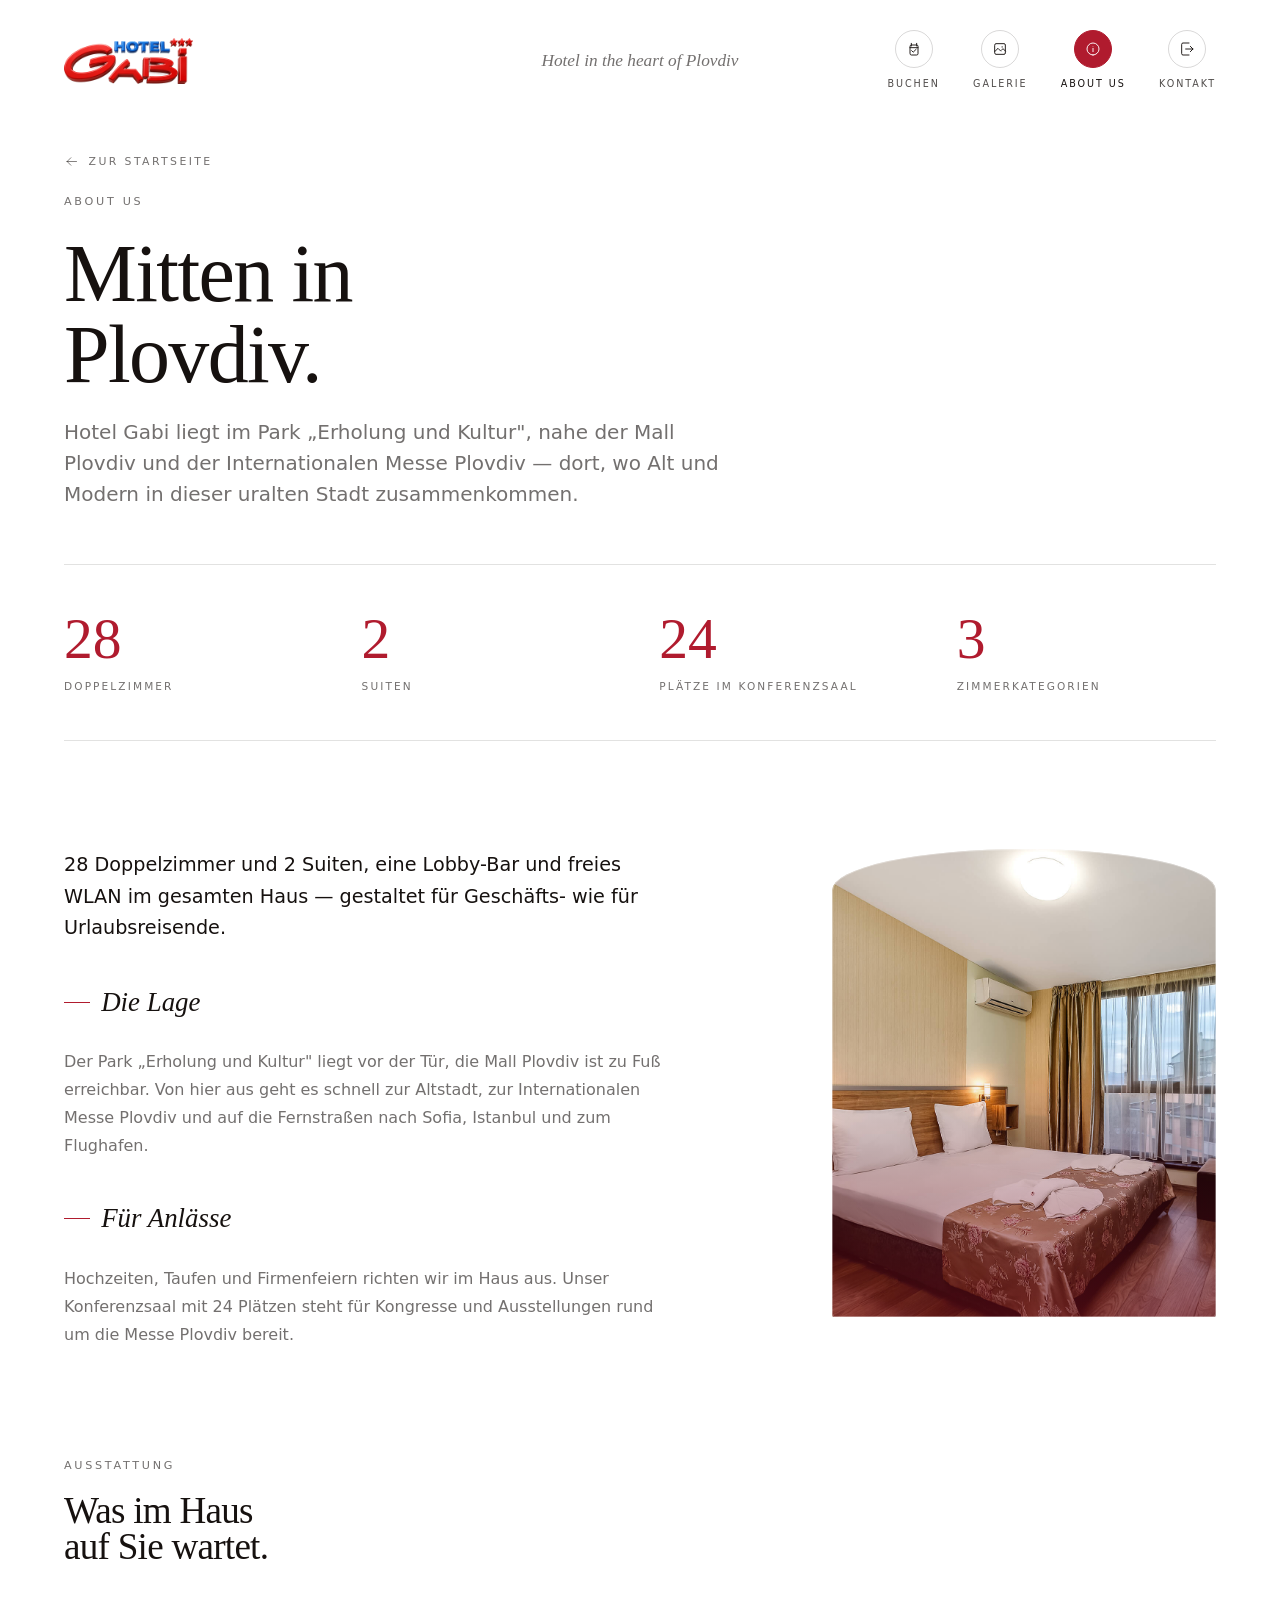
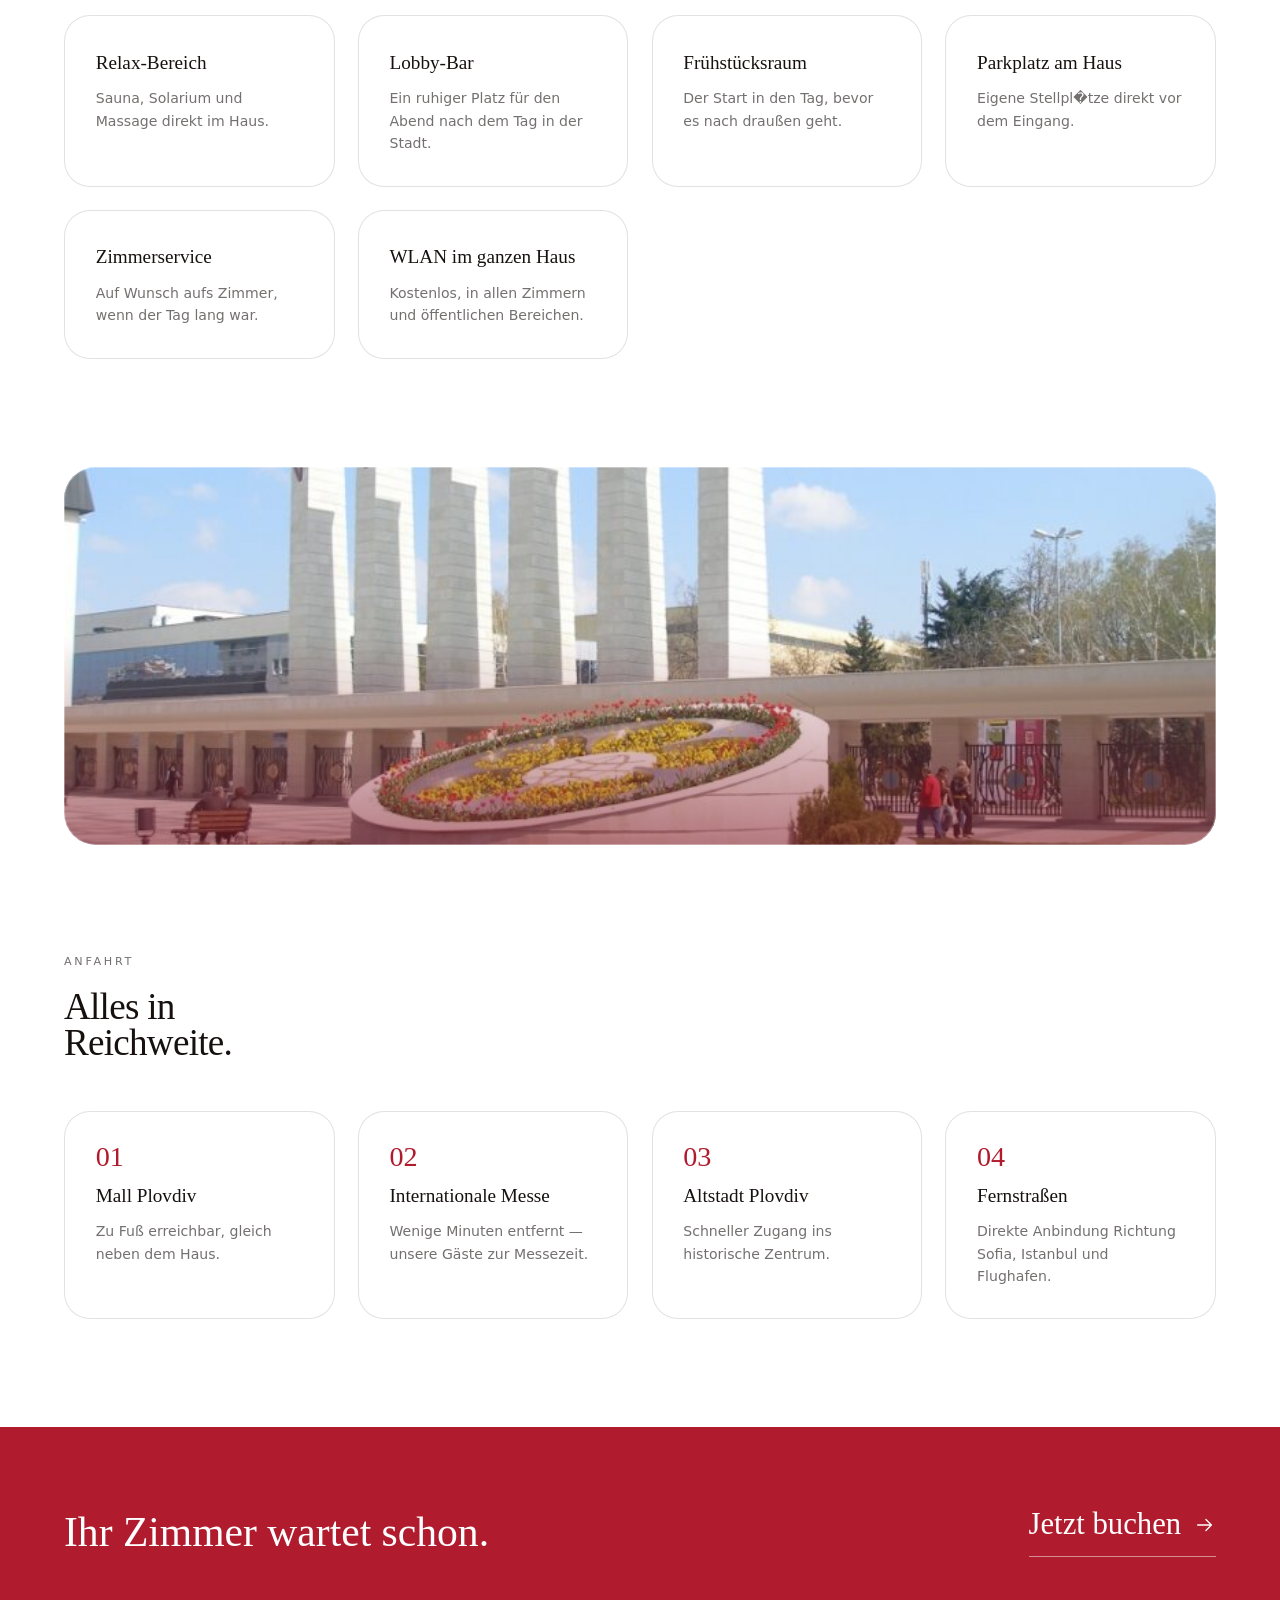
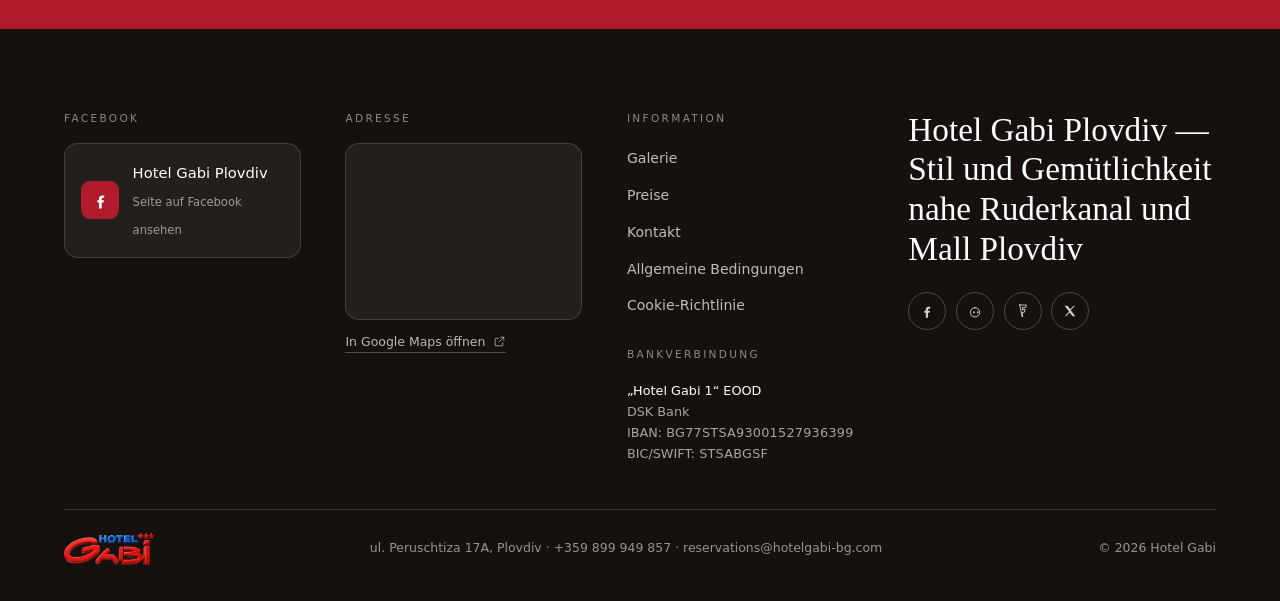
==== commit e8ec53c4: "Grosser Footer, echte Preise, Preistabelle Footer: - Dunkler Abschluss (--ink) mit vier Spalten wie " ====
--- a/about.html
+++ b/about.html
@@ -166,8 +166,8 @@
           <p class="rcard__text">Der Start in den Tag, bevor es nach draußen geht.</p>
         </div>
         <div class="rcard" data-reveal-step="3">
-          <h3 class="rcard__title">Kostenloses Parken</h3>
-          <p class="rcard__text">Stellplatz direkt am Haus, ohne Zusatzkosten.</p>
+          <h3 class="rcard__title">Parkplatz am Haus</h3>
+          <p class="rcard__text">Eigene Stellpl�tze direkt vor dem Eingang.</p>
         </div>
         <div class="rcard" data-reveal-step="4">
           <h3 class="rcard__title">Zimmerservice</h3>
@@ -237,14 +237,91 @@
 
 </main>
 
-<footer class="footer">
+<footer class="footer" id="contact">
   <div class="footer__inner">
-    <span class="brand brand--sm">
-      <img class="brand__logo" src="assets/img/brand/gabi-logo.png"
-           alt="Hotel Gabi" width="640" height="228">
-    </span>
-    <p class="footer__addr">ul. Peruschtiza 17A, Plovdiv · +359 899 949 857</p>
-    <p class="footer__copy">© <span data-year>2026</span> Hotel Gabi</p>
+    <div class="footer__grid">
+
+      <!-- Facebook: Verweis auf die echte Seite, ohne Fremd-Skript -->
+      <div>
+        <p class="footer__label">Facebook</p>
+        <a class="footer__fb" href="https://www.facebook.com/HotelGabiPlovdiv/" target="_blank" rel="noopener">
+          <span class="footer__fb-icon" aria-hidden="true">
+            <svg viewBox="0 0 24 24"><path d="M14.5,8.5h2.2V5.6h-2.6c-2.4,0-3.9,1.5-3.9,4v2H8v3h2.2V22h3.3v-7.4h2.4l0.4-3h-2.8v-1.7C13.5,8.9,13.9,8.5,14.5,8.5z" style="fill:currentColor;stroke:none"/></svg>
+          </span>
+          <span>
+            <span class="footer__fb-name">Hotel Gabi Plovdiv</span><br>
+            <span class="footer__fb-sub">Seite auf Facebook ansehen</span>
+          </span>
+        </a>
+      </div>
+
+      <!-- Adresse mit bedienbarer Karte -->
+      <div>
+        <p class="footer__label">Adresse</p>
+        <div class="footer__map">
+          <iframe
+            src="https://www.google.com/maps?q=Hotel%20Gabi%2C%20ul.%20Perushtitsa%2017A%2C%20Plovdiv%2C%20Bulgaria&output=embed"
+            title="Hotel Gabi auf der Karte"
+            loading="lazy"
+            referrerpolicy="no-referrer-when-downgrade"></iframe>
+        </div>
+        <a class="footer__maplink" href="https://www.google.com/maps/search/?api=1&query=Hotel+Gabi+ul.+Perushtitsa+17A+Plovdiv" target="_blank" rel="noopener">
+          In Google Maps öffnen
+          <svg viewBox="0 0 24 24" aria-hidden="true"><path d="M14 4h6v6"/><path d="M20 4 11 13"/><path d="M18 14v5a1 1 0 0 1-1 1H5a1 1 0 0 1-1-1V7a1 1 0 0 1 1-1h5"/></svg>
+        </a>
+      </div>
+
+      <!-- Information und Bankverbindung -->
+      <div>
+        <p class="footer__label">Information</p>
+        <ul class="footer__links">
+          <li><a href="galerie.html">Galerie</a></li>
+          <li><a href="buchen.html">Preise</a></li>
+          <li><a href="kontakt.html">Kontakt</a></li>
+          <li><a href="https://hotelgabi-bg.com/en/general-terms/" target="_blank" rel="noopener">Allgemeine Bedingungen</a></li>
+          <li><a href="https://hotelgabi-bg.com/en/cookie-policy/" target="_blank" rel="noopener">Cookie-Richtlinie</a></li>
+        </ul>
+
+        <p class="footer__label">Bankverbindung</p>
+        <p class="footer__bank">
+          <strong>„Hotel Gabi 1“ EOOD</strong><br>
+          DSK Bank<br>
+          IBAN: <code>BG77STSA93001527936399</code><br>
+          BIC/SWIFT: <code>STSABGSF</code>
+        </p>
+      </div>
+
+      <!-- Claim und Profile -->
+      <div class="footer__claim-col">
+        <p class="footer__claim">
+          Hotel Gabi Plovdiv — Stil und Gemütlichkeit nahe Ruderkanal und Mall Plovdiv
+        </p>
+        <div class="footer__social">
+          <a href="https://www.facebook.com/HotelGabiPlovdiv/" target="_blank" rel="noopener" aria-label="Facebook">
+            <svg viewBox="0 0 24 24"><path d="M14.5,8.5h2.2V5.6h-2.6c-2.4,0-3.9,1.5-3.9,4v2H8v3h2.2V22h3.3v-7.4h2.4l0.4-3h-2.8v-1.7C13.5,8.9,13.9,8.5,14.5,8.5z" style="fill:currentColor;stroke:none"/></svg>
+          </a>
+          <a href="https://www.tripadvisor.com/Hotel_Review-g295391-d954152-Reviews-Gabi_Hotel-Plovdiv_Plovdiv_Province.html" target="_blank" rel="noopener" aria-label="TripAdvisor">
+            <svg viewBox="0 0 24 24"><path d="M12,7c-3.9,0-7,3.1-7,7s3.1,7,7,7s7-3.1,7-7S15.9,7,12,7z"/><path d="M9.2,14a1.3,1.3 0 1 0 0,-0.1Z" style="fill:currentColor;stroke:none"/><path d="M14.8,14a1.3,1.3 0 1 0 0,-0.1Z" style="fill:currentColor;stroke:none"/></svg>
+          </a>
+          <a href="https://foursquare.com/v/gabi-hotel/4ea056fb6c258f17cb707c6d" target="_blank" rel="noopener" aria-label="Foursquare">
+            <svg viewBox="0 0 24 24"><path d="M7,3h10l-1.2,4H11v3h4.2l-1.2,4H11v7L7,3Z"/></svg>
+          </a>
+          <a href="https://twitter.com/HotelGabi" target="_blank" rel="noopener" aria-label="Twitter">
+            <svg viewBox="0 0 24 24"><path d="M4,4l6.6,8.8L4.4,20h2l5.2-5.9L15.9,20H20l-6.9-9.2L19.4,4h-2l-4.9,5.5L8.1,4H4Z" style="fill:currentColor;stroke:none"/></svg>
+          </a>
+        </div>
+      </div>
+
+    </div>
+
+    <div class="footer__base">
+      <span class="brand brand--sm">
+        <img class="brand__logo" src="assets/img/brand/gabi-logo.png"
+             alt="Hotel Gabi" width="640" height="228">
+      </span>
+      <p class="footer__addr">ul. Peruschtiza 17A, Plovdiv · +359 899 949 857 · reservations@hotelgabi-bg.com</p>
+      <p class="footer__copy">© <span data-year>2026</span> Hotel Gabi</p>
+    </div>
   </div>
 </footer>
 
--- a/assets/css/style.css
+++ b/assets/css/style.css
@@ -490,6 +490,35 @@
 .cardgrid{
   display:grid; gap:clamp(1rem,1.8vw,1.5rem);
   grid-template-columns:repeat(auto-fit,minmax(230px,1fr));
+}
+.cardgrid--spaced{ margin-top:clamp(2rem,4vh,3rem); }
+
+/* Preistabelle — Zeilen durch Haarlinien getrennt, Betrag rechts in der
+   Display-Schrift; Ziffern mit tabular-nums, damit sie untereinander
+   sauber stehen. */
+.pricetable{
+  width:100%;
+  border-collapse:collapse;
+  text-align:left;
+}
+.pricetable__caption{
+  caption-side:top;
+  text-align:left;
+  padding-bottom:1rem;
+  font-size:.85rem; color:var(--ink-60);
+}
+.pricetable tr{ border-top:1px solid var(--hair); }
+.pricetable tr:last-child{ border-bottom:1px solid var(--hair); }
+.pricetable th{
+  font-weight:400; font-size:1rem; color:var(--ink);
+  padding:.9rem 1rem .9rem 0;
+}
+.pricetable td{
+  font-family:var(--font-display);
+  font-size:1.15rem; color:var(--red);
+  font-variant-numeric:tabular-nums;
+  text-align:right; white-space:nowrap;
+  padding:.9rem 0;
 }
 
 /* Zahlenband — große Ziffern in der Display-Schrift, echte Hausdaten. */
@@ -1001,16 +1030,129 @@
 }
 
 /* --- 10 · FOOTER -------------------------------------------- */
+/* Dunkler Abschluss auf --ink, damit die Seite fest endet statt
+   auszulaufen. Keine neue Farbe — --ink ist die Textfarbe der Seite. */
 .footer{
-  background:var(--white);
-  padding:clamp(3rem,8vh,5rem) var(--gutter);
-  border-top:1px solid var(--hair);
-}
-.footer__inner{
+  background:var(--ink);
+  color:var(--white);
+  padding:clamp(3.5rem,9vh,6rem) var(--gutter) clamp(2rem,4vh,3rem);
+}
+.footer__inner{ max-width:1180px; margin-inline:auto; }
+
+.footer__grid{
+  display:grid;
+  grid-template-columns:minmax(0,1fr) minmax(0,1fr) minmax(0,1fr) minmax(0,1.3fr);
+  gap:clamp(1.75rem,3.5vw,3rem);
+  align-items:start;
+}
+
+.footer__label{
+  font-size:.66rem; letter-spacing:.22em; text-transform:uppercase;
+  color:rgba(255,255,255,.5);
+  margin-bottom:1rem;
+}
+
+/* Facebook-Karte: echter Verweis auf die Seite, kein Fremd-Skript. */
+.footer__fb{
+  display:flex; align-items:center; gap:.85rem;
+  background:rgba(255,255,255,.06);
+  border:1px solid rgba(255,255,255,.14);
+  border-radius:14px;
+  padding:.9rem 1rem;
+  transition:background-color .45s var(--ease), border-color .45s var(--ease);
+}
+.footer__fb:hover{
+  background:rgba(255,255,255,.11);
+  border-color:rgba(255,255,255,.3);
+}
+.footer__fb-icon{
+  width:38px; height:38px; flex:none;
+  display:grid; place-items:center;
+  border-radius:9px;
+  background:var(--red); color:var(--white);
+}
+.footer__fb-icon svg{ width:19px; height:19px; }
+.footer__fb-name{ font-size:.92rem; line-height:1.3; }
+.footer__fb-sub{ font-size:.72rem; color:rgba(255,255,255,.55); }
+
+/* Karte: als iframe eingebettet, damit sie wirklich bedienbar ist. */
+.footer__map{
+  border-radius:14px;
+  overflow:hidden;
+  border:1px solid rgba(255,255,255,.14);
+  aspect-ratio:4 / 3;
+  background:rgba(255,255,255,.06);
+}
+.footer__map iframe{
+  width:100%; height:100%;
+  border:0; display:block;
+  filter:grayscale(.25);
+}
+.footer__maplink{
+  display:inline-flex; align-items:center; gap:.45rem;
+  margin-top:.7rem;
+  font-size:.78rem; color:rgba(255,255,255,.7);
+  border-bottom:1px solid rgba(255,255,255,.25);
+  transition:color .4s var(--ease), border-color .4s var(--ease);
+}
+.footer__maplink:hover{ color:var(--white); border-color:var(--white); }
+.footer__maplink svg{ width:13px; height:13px; }
+
+.footer__links{
+  list-style:none; margin:0 0 1.75rem; padding:0;
+  display:flex; flex-direction:column; gap:.55rem;
+}
+.footer__links a{
+  font-size:.88rem; color:rgba(255,255,255,.72);
+  transition:color .4s var(--ease);
+}
+.footer__links a:hover{ color:var(--white); }
+
+.footer__bank{ font-size:.8rem; line-height:1.65; color:rgba(255,255,255,.62); }
+.footer__bank strong{ color:var(--white); font-weight:500; }
+.footer__bank code{
+  font-family:var(--font-sans);
+  font-variant-numeric:tabular-nums;
+  letter-spacing:.02em;
+}
+
+/* Der Claim trägt die rechte Spalte — Display-Schrift, viel Zeilenfall. */
+.footer__claim{
+  font-family:var(--font-display); font-weight:400;
+  font-size:clamp(1.5rem,2.6vw,2.15rem);
+  line-height:1.2;
+  color:var(--white);
+}
+.footer__social{
+  display:flex; gap:.6rem; flex-wrap:wrap;
+  margin-top:clamp(1.25rem,2.5vh,1.75rem);
+}
+.footer__social a{
+  width:38px; height:38px;
+  display:grid; place-items:center;
+  border:1px solid rgba(255,255,255,.22); border-radius:50%;
+  color:rgba(255,255,255,.8);
+  transition:background-color .4s var(--ease), border-color .4s var(--ease),
+             color .4s var(--ease), transform .4s var(--ease);
+}
+.footer__social a svg{ width:16px; height:16px; }
+.footer__social a:hover{
+  background:var(--red); border-color:var(--red); color:var(--white);
+  transform:translateY(-3px);
+}
+
+/* Fußzeile unter dem Raster */
+.footer__base{
+  margin-top:clamp(2.5rem,5vh,3.5rem);
+  padding-top:clamp(1.25rem,2.5vh,1.75rem);
+  border-top:1px solid rgba(255,255,255,.14);
   display:flex; align-items:center; justify-content:space-between;
-  gap:1.5rem; flex-wrap:wrap;
-}
-.footer__addr, .footer__copy{ font-size:.78rem; color:var(--ink-60); }
+  gap:1.25rem; flex-wrap:wrap;
+}
+.footer__addr, .footer__copy{ font-size:.78rem; color:rgba(255,255,255,.55); }
+/* Das Logo steht auf dunklem Grund — der weiße Sockel darunter würde
+   auffallen, deshalb bleibt es ohne Zusatz und nur etwas kleiner. */
+.footer .brand--sm .brand__logo{ height:32px; }
 
 /* --- 11 · REVEAL / MOTION ----------------------------------- */
 [data-reveal]{
@@ -1096,6 +1238,9 @@
 }
 @media (max-width:560px){
   .gallery{ grid-template-columns:1fr; }
+  .footer__grid{ grid-template-columns:1fr; }
+  .pricetable th{ font-size:.92rem; }
+  .pricetable td{ font-size:1.05rem; }
 }
 
 /* Ohne echten Hover (Touch) wären die Zimmerinfos nie erreichbar —
@@ -1159,7 +1304,11 @@
   .bookbar__submit{ grid-column:1 / -1; padding-block:1.15rem; }
 
   .hero__foot{ flex-direction:column; align-items:flex-start; gap:1.5rem; }
-  .footer__inner{ flex-direction:column; align-items:flex-start; }
+
+  /* Footer-Spalten stapeln: Claim zuerst, dann die Detailspalten. */
+  .footer__grid{ grid-template-columns:repeat(2,minmax(0,1fr)); }
+  .footer__claim-col{ grid-column:1 / -1; order:-1; }
+  .footer__base{ flex-direction:column; align-items:flex-start; }
 }
 
 @media (max-width:520px){
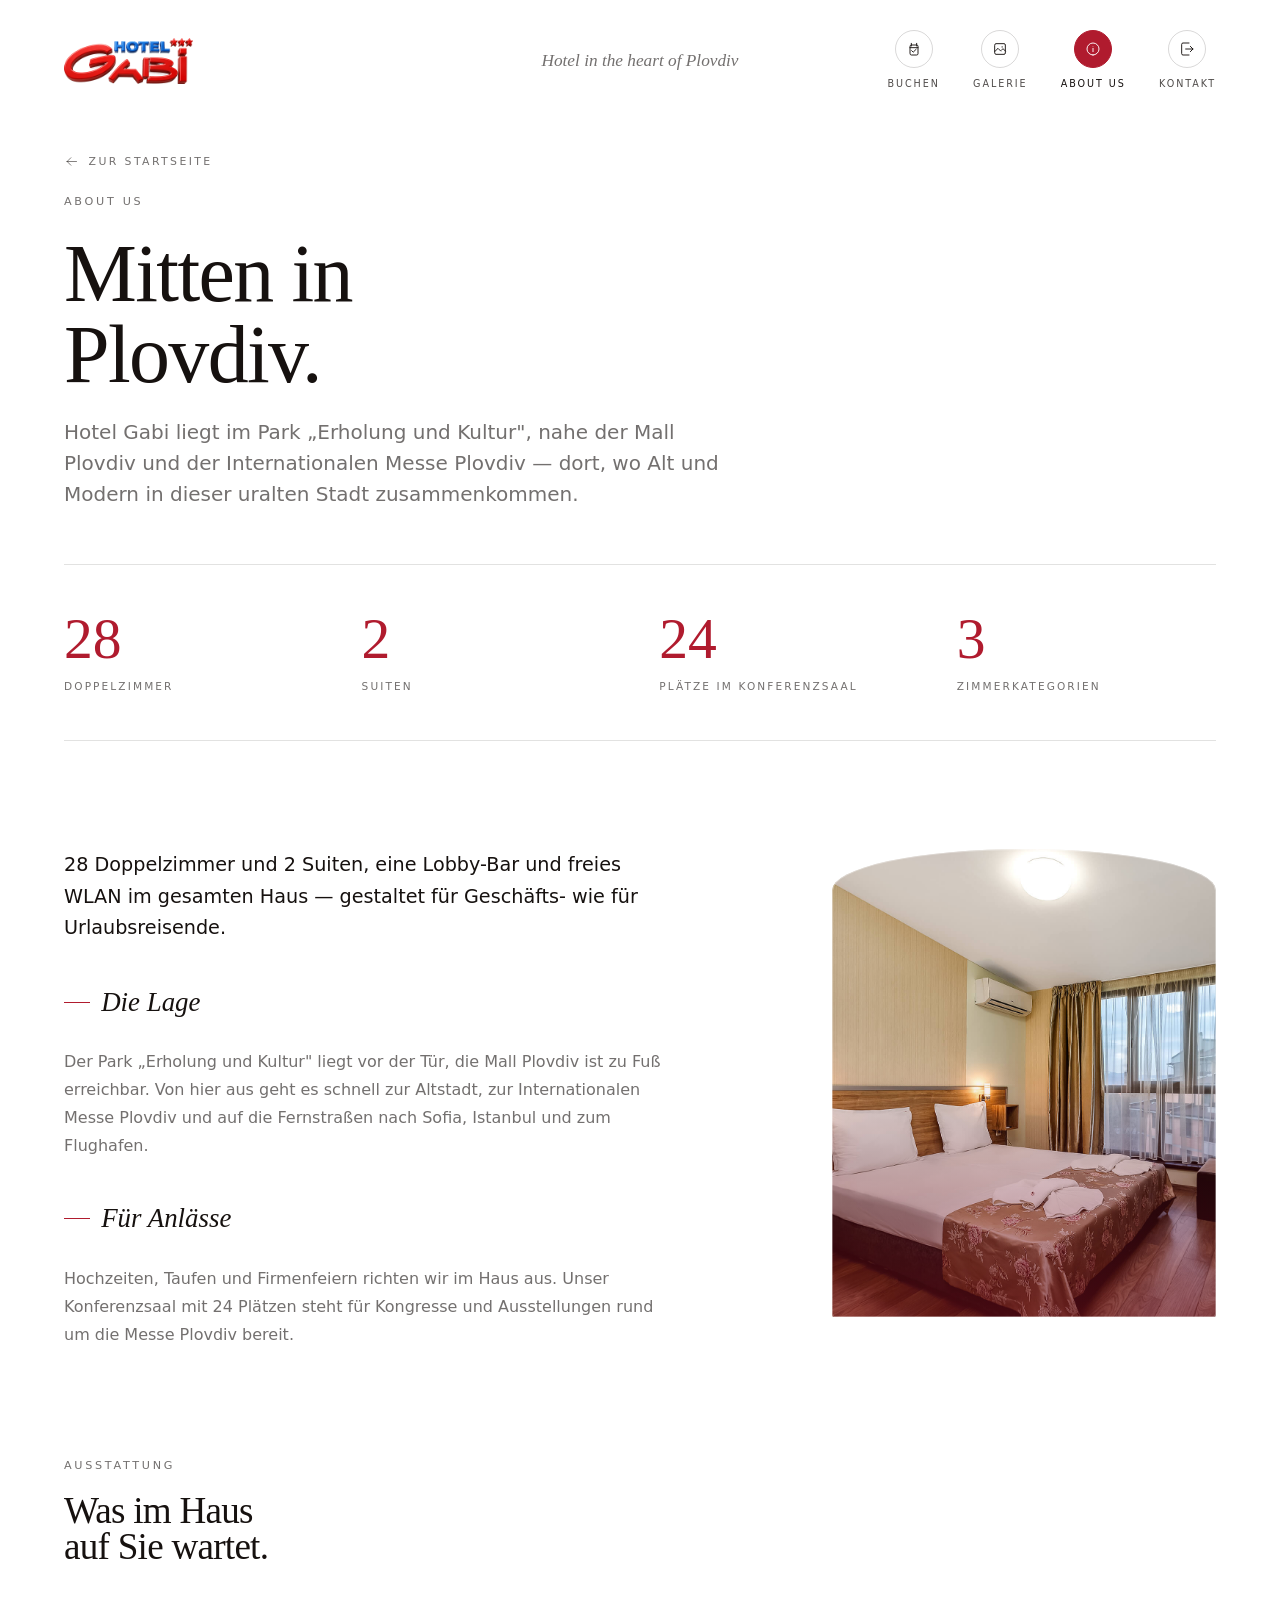
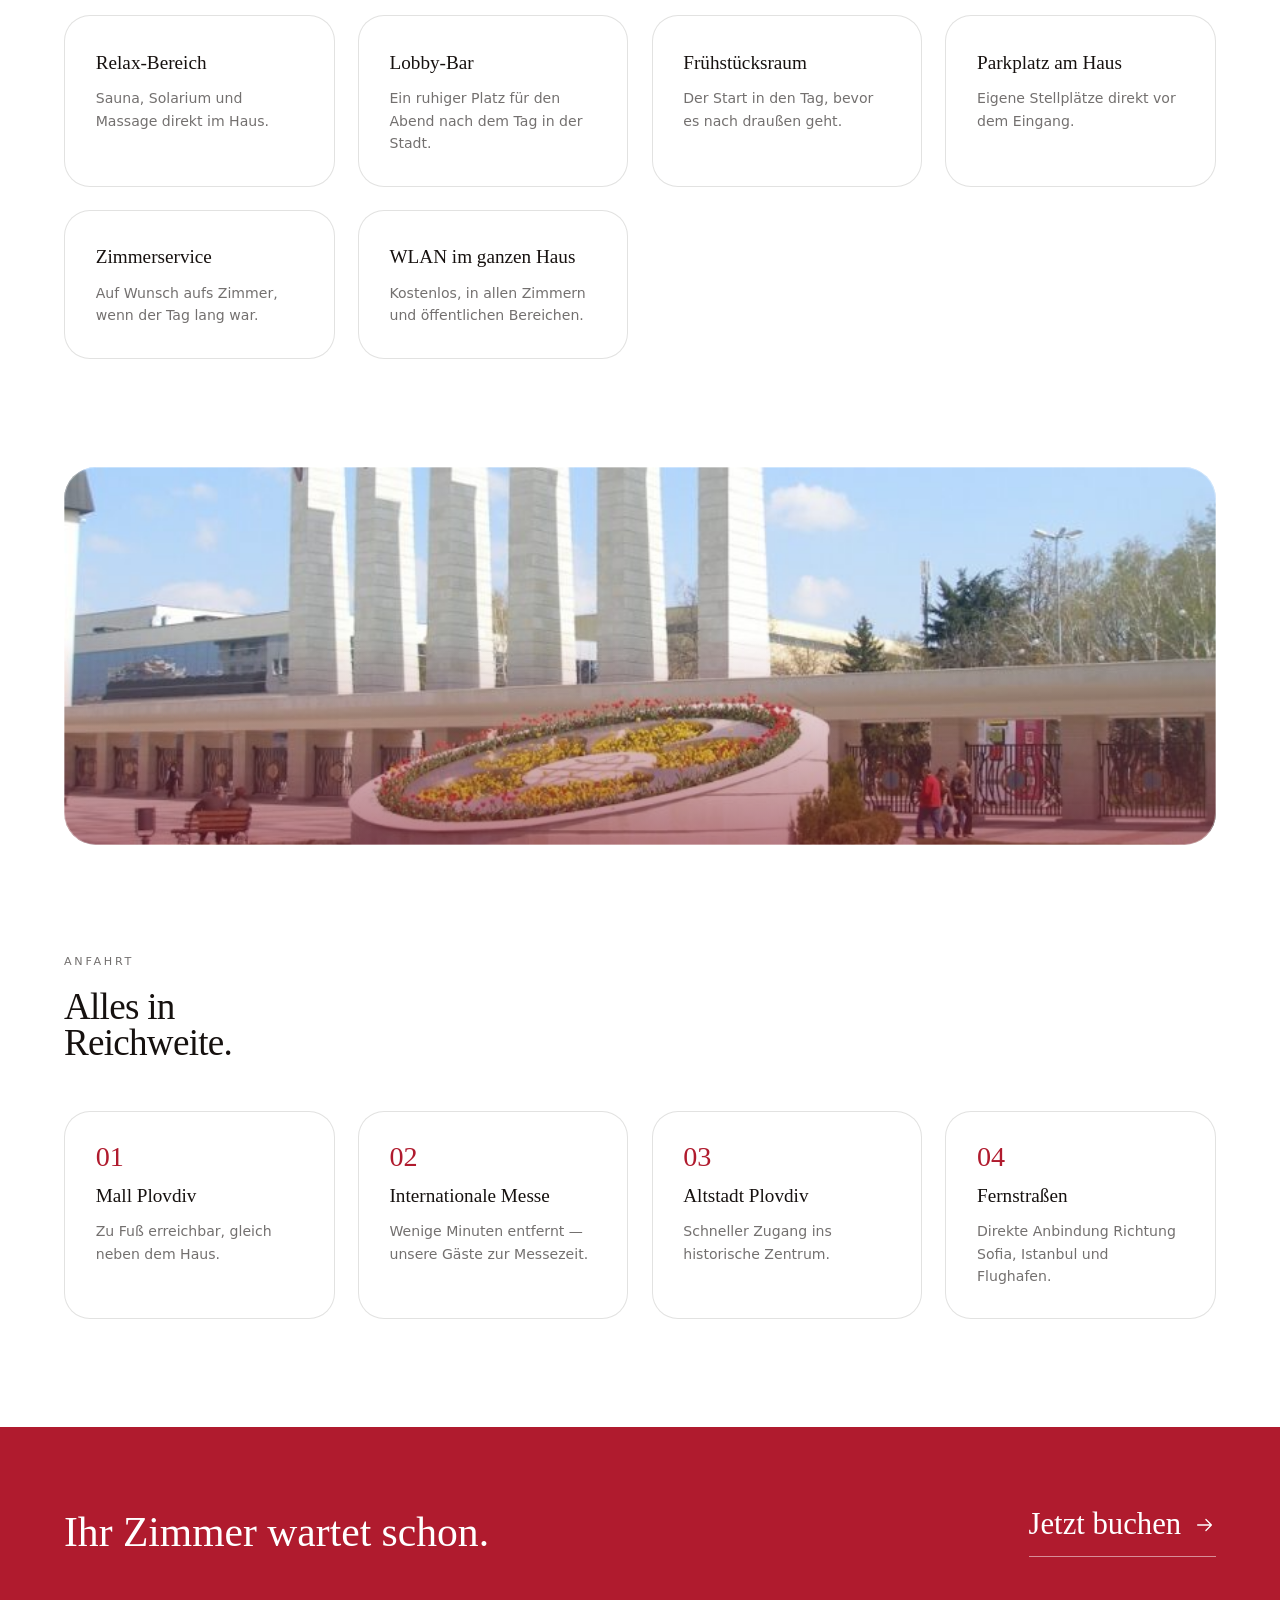
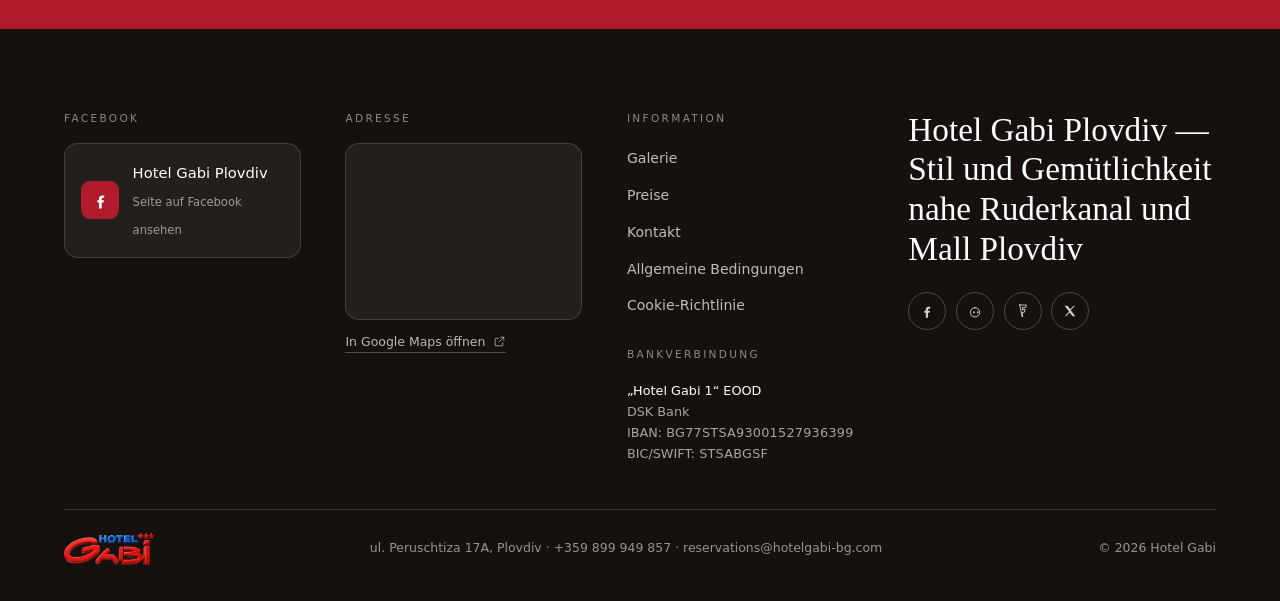
==== commit 5c099c0c: "Video laeuft automatisch und stumm, exakte Kartenposition - Video startet von selbst ohne Ton (mute=" ====
--- a/about.html
+++ b/about.html
@@ -167,7 +167,7 @@
         </div>
         <div class="rcard" data-reveal-step="3">
           <h3 class="rcard__title">Parkplatz am Haus</h3>
-          <p class="rcard__text">Eigene Stellpl�tze direkt vor dem Eingang.</p>
+          <p class="rcard__text">Eigene Stellplätze direkt vor dem Eingang.</p>
         </div>
         <div class="rcard" data-reveal-step="4">
           <h3 class="rcard__title">Zimmerservice</h3>
@@ -260,12 +260,12 @@
         <p class="footer__label">Adresse</p>
         <div class="footer__map">
           <iframe
-            src="https://www.google.com/maps?q=Hotel%20Gabi%2C%20ul.%20Perushtitsa%2017A%2C%20Plovdiv%2C%20Bulgaria&output=embed"
+            src="https://www.google.com/maps/embed?pb=!1m14!1m8!1m3!1d1709.0306923973212!2d24.718196504339172!3d42.140504851937706!3m2!1i1024!2i768!4f13.1!3m3!1m2!1s0x0%3A0x48102296c1b4b407!2z0KXQvtGC0LXQuyDigJzQk9Cw0LHQuOKAnQ!5e0!3m2!1sde!2sbg!4v1552640355857"
             title="Hotel Gabi auf der Karte"
             loading="lazy"
             referrerpolicy="no-referrer-when-downgrade"></iframe>
         </div>
-        <a class="footer__maplink" href="https://www.google.com/maps/search/?api=1&query=Hotel+Gabi+ul.+Perushtitsa+17A+Plovdiv" target="_blank" rel="noopener">
+        <a class="footer__maplink" href="https://www.google.com/maps/search/?api=1&query=42.1405048,24.7181965" target="_blank" rel="noopener">
           In Google Maps öffnen
           <svg viewBox="0 0 24 24" aria-hidden="true"><path d="M14 4h6v6"/><path d="M20 4 11 13"/><path d="M18 14v5a1 1 0 0 1-1 1H5a1 1 0 0 1-1-1V7a1 1 0 0 1 1-1h5"/></svg>
         </a>
--- a/assets/css/style.css
+++ b/assets/css/style.css
@@ -674,6 +674,49 @@
 }
 .gallery__item:hover img{ transform:scale(1.05); }
 .gallery:empty{ display:none; }
+.gallery__item{ cursor:zoom-in; }
+
+/* Vergrößerung — vor allem fürs Handy, wo die Kacheln klein sind.
+   Liegt über allem, schließt per Taste, Klick auf den Rand oder × . */
+.lightbox{
+  position:fixed; inset:0; z-index:200;
+  background:rgba(14,8,10,.94);
+  display:grid; place-items:center;
+  padding:clamp(1rem,4vw,3rem);
+  opacity:0; visibility:hidden;
+  transition:opacity .35s var(--ease), visibility .35s var(--ease);
+}
+.lightbox.is-open{ opacity:1; visibility:visible; }
+.lightbox__img{
+  max-width:100%; max-height:100%;
+  object-fit:contain;
+  border-radius:8px;
+}
+.lightbox__btn{
+  position:absolute;
+  width:46px; height:46px;
+  display:grid; place-items:center;
+  border:1px solid rgba(255,255,255,.3);
+  border-radius:50%;
+  background:rgba(0,0,0,.35);
+  color:var(--white);
+  cursor:pointer;
+  transition:background-color .3s var(--ease), border-color .3s var(--ease);
+}
+.lightbox__btn:hover{ background:var(--red); border-color:var(--red); }
+.lightbox__btn svg{ width:18px; height:18px; }
+.lightbox__close{ top:clamp(.75rem,3vw,1.5rem); right:clamp(.75rem,3vw,1.5rem); }
+.lightbox__prev{ left:clamp(.5rem,2vw,1.5rem); top:50%; transform:translateY(-50%); }
+.lightbox__next{ right:clamp(.5rem,2vw,1.5rem); top:50%; transform:translateY(-50%); }
+.lightbox__count{
+  position:absolute; bottom:clamp(.75rem,3vw,1.5rem); left:50%;
+  transform:translateX(-50%);
+  font-size:.75rem; letter-spacing:.18em;
+  color:rgba(255,255,255,.7);
+  font-variant-numeric:tabular-nums;
+}
+/* Solange die Vergrößerung offen ist, soll die Seite dahinter still stehen. */
+body.has-lightbox{ overflow:hidden; }
 
 /* --- 5 · ABOUT ----------------------------------------------- */
 .about{ background:var(--white); padding:var(--sect-y) var(--gutter); }
@@ -951,6 +994,61 @@
 .whystay__reason .rcard__no{ font-size:clamp(1.7rem,2.5vw,2.2rem); }
 .whystay__reason .rcard__title{ font-size:clamp(1.15rem,1.6vw,1.4rem); }
 
+/* Hotelvideo — Vorschaubild mit Abspielknopf. YouTube wird erst beim
+   Klick nachgeladen (siehe main.js), das hält die Seite schnell und
+   vermeidet Fremd-Cookies bei Besuchern, die gar nicht abspielen. */
+.videoblock{
+  margin-top:clamp(3.5rem,8vh,6rem);
+  padding-top:clamp(3rem,7vh,5rem);
+  border-top:1px solid var(--hair);
+}
+.videoframe{
+  position:relative;
+  aspect-ratio:16 / 9;
+  border-radius:26px;
+  overflow:hidden;
+  background:var(--ink);
+  cursor:pointer;
+}
+.videoframe__thumb{
+  width:100%; height:100%;
+  object-fit:cover;
+  transition:transform .7s var(--ease), opacity .5s var(--ease);
+}
+.videoframe:hover .videoframe__thumb{ transform:scale(1.03); opacity:.85; }
+
+.videoframe__play{
+  position:absolute; left:50%; top:50%;
+  transform:translate(-50%,-50%);
+  width:clamp(64px,9vw,88px); height:clamp(64px,9vw,88px);
+  display:grid; place-items:center;
+  border:0; border-radius:50%;
+  background:var(--red); color:var(--white);
+  cursor:pointer;
+  transition:transform .45s var(--ease), background-color .45s var(--ease);
+}
+.videoframe__play svg{ width:36%; height:36%; margin-left:8%; }
+.videoframe:hover .videoframe__play{
+  transform:translate(-50%,-50%) scale(1.09);
+  background:var(--red-deep);
+}
+
+.videoframe__hint{
+  position:absolute; left:50%; bottom:clamp(.9rem,2.5vw,1.5rem);
+  transform:translateX(-50%);
+  white-space:nowrap;
+  font-size:.68rem; letter-spacing:.14em; text-transform:uppercase;
+  color:rgba(255,255,255,.75);
+  text-shadow:0 1px 6px rgba(0,0,0,.6);
+}
+
+/* Nach dem Klick sitzt hier der YouTube-Rahmen. */
+.videoframe iframe{
+  position:absolute; inset:0;
+  width:100%; height:100%;
+  border:0;
+}
+
 /* Business-Meeting-Block — nutzt .split/.prose der Unterseiten wieder,
    nur mit vertauschter Spaltenreihenfolge (Bild links, Text rechts). */
 .whystay__business{
@@ -1237,8 +1335,6 @@
   .gallery{ grid-template-columns:repeat(2,minmax(0,1fr)); }
 }
 @media (max-width:560px){
-  .gallery{ grid-template-columns:1fr; }
-  .footer__grid{ grid-template-columns:1fr; }
   .pricetable th{ font-size:.92rem; }
   .pricetable td{ font-size:1.05rem; }
 }
@@ -1316,6 +1412,48 @@
   .langswitch{ gap:1rem; padding:.45rem 1rem; }
 }
 
+/* ------------------------------------------------------------------
+   HANDY — steht bewusst als letzter Block, damit diese Regeln nicht
+   von den breiteren Bereichen darüber überschrieben werden. Genau das
+   war beim Footer passiert: die Ein-Spalten-Regel stand vorher weiter
+   oben und wurde von der Zwei-Spalten-Regel wieder aufgehoben.
+   ------------------------------------------------------------------ */
+@media (max-width:640px){
+
+  /* Etwas mehr Luft zum Rand — 20 px wirkten gedrängt. */
+  :root{ --gutter:1.5rem; --sect-y:clamp(3.5rem,9vh,5.5rem); }
+
+  /* Hero: der Schriftzug war mit 54 px zu klein für ein Vollbild. */
+  .hero__title .mask__i{ font-size:clamp(3.75rem,19vw,6rem); }
+  .hero__title .mask:first-child .mask__i{ font-size:clamp(1rem,4.6vw,1.6rem); }
+  .hero__stage{ padding-top:clamp(4.5rem,11vh,6rem); }
+  .hero__grid{ gap:.75rem; }
+  .hero__foot{ gap:1rem; }
+
+  /* Galerie: eine Spalte ergab knapp 5000 px Scrollweg. Zwei Spalten
+     quadratisch — kompakt wie eine Fotoübersicht, Details holt man
+     sich durch Antippen. */
+  .gallery{ grid-template-columns:repeat(2,minmax(0,1fr)); gap:.6rem; }
+  .gallery__item{ border-radius:14px; aspect-ratio:1 / 1; }
+
+  /* Footer wirklich einspaltig, Karte bekommt volle Breite. */
+  .footer__grid{ grid-template-columns:1fr; gap:2rem; }
+  .footer__map{ aspect-ratio:16 / 10; }
+  .footer__bank code{ font-size:.78rem; word-break:break-all; }
+
+  /* Zimmerkarten in der Reihe: waren fast bildschirmhoch. */
+  .room{ width:min(78vw,300px); }
+  .room .arch__media{ height:clamp(240px,34vh,300px); }
+
+  /* Überschriften auf Unterseiten etwas kompakter. */
+  .pagehead{ padding-top:clamp(6rem,14vh,8rem); }
+  .pagehead .display{ font-size:clamp(2rem,9vw,2.8rem); }
+  .sectionhead .display{ font-size:clamp(1.5rem,7vw,2rem); }
+
+  /* Zahlenband nebeneinander statt untereinander. */
+  .statband{ grid-template-columns:repeat(2,minmax(0,1fr)); gap:1.5rem; }
+}
+
 /* Barrierefreiheit: Bewegung aus */
 @media (prefers-reduced-motion:reduce){
   html{ scroll-behavior:auto; }
